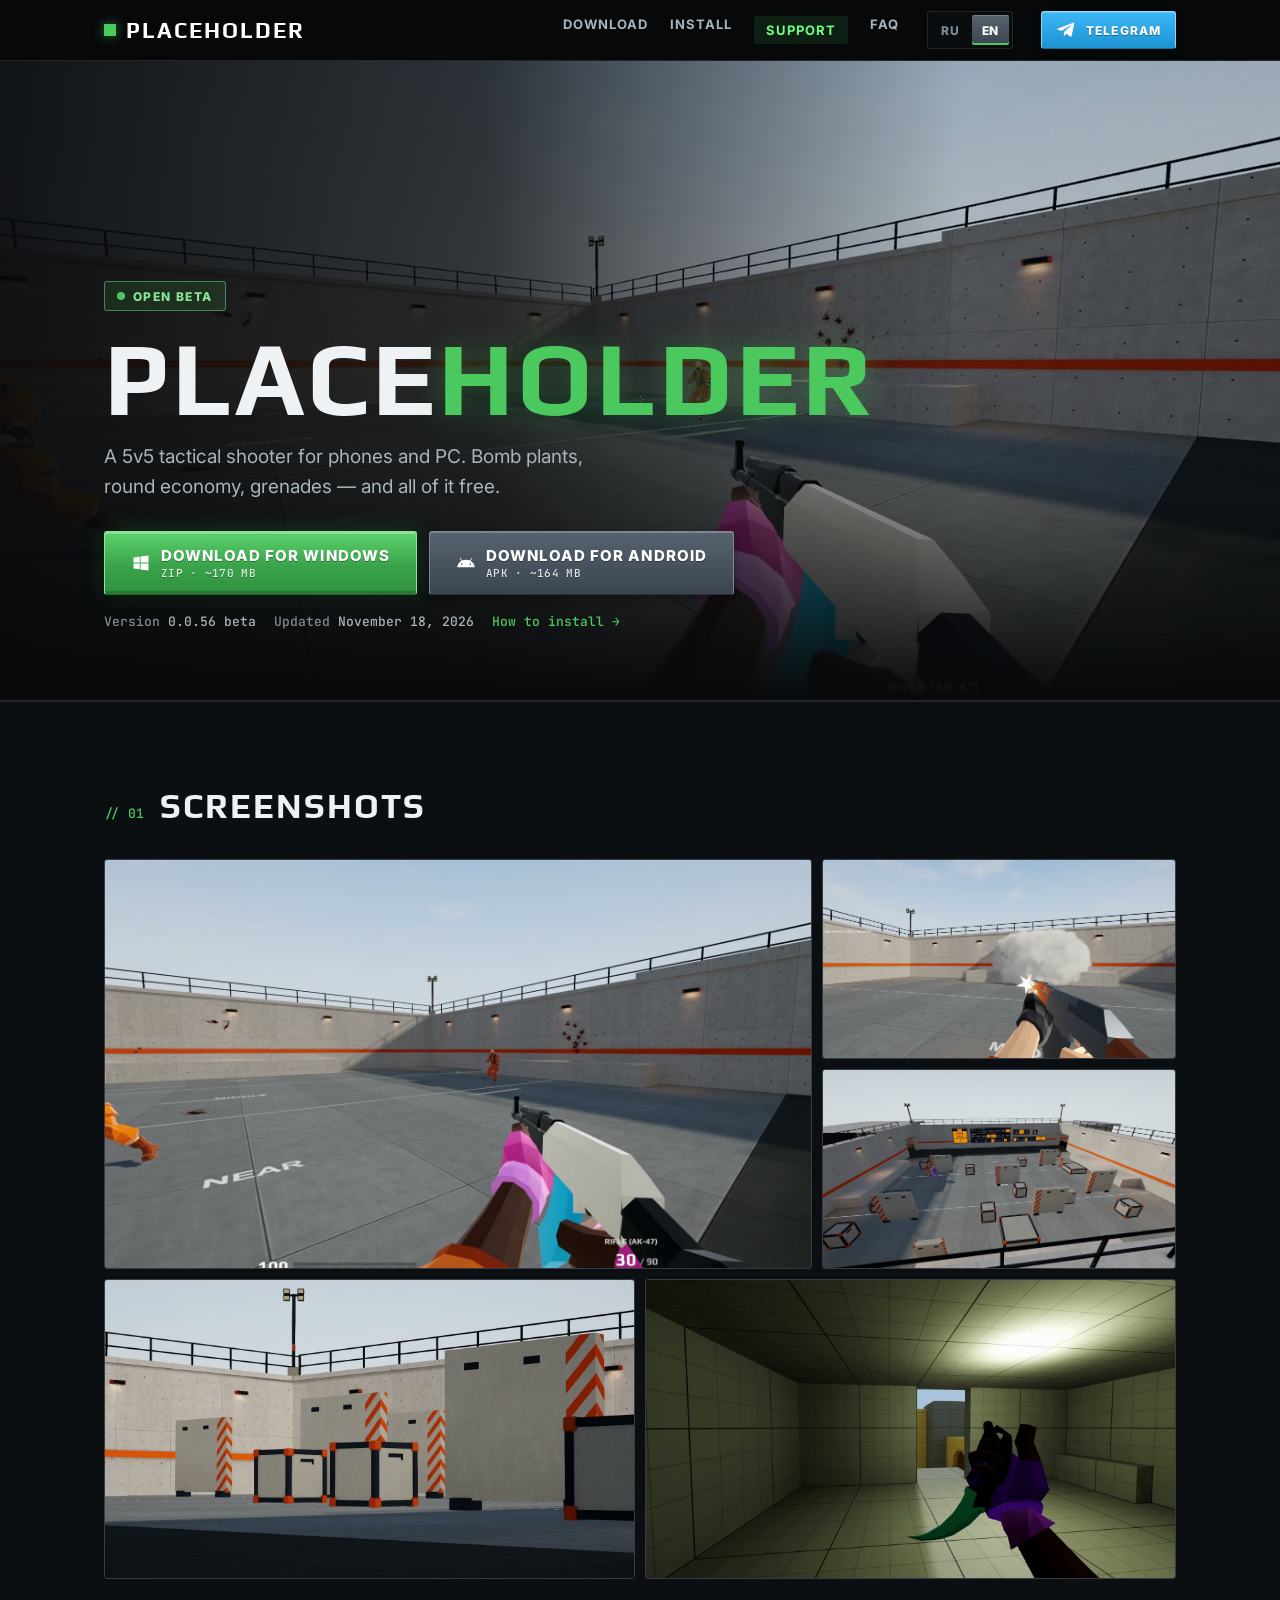
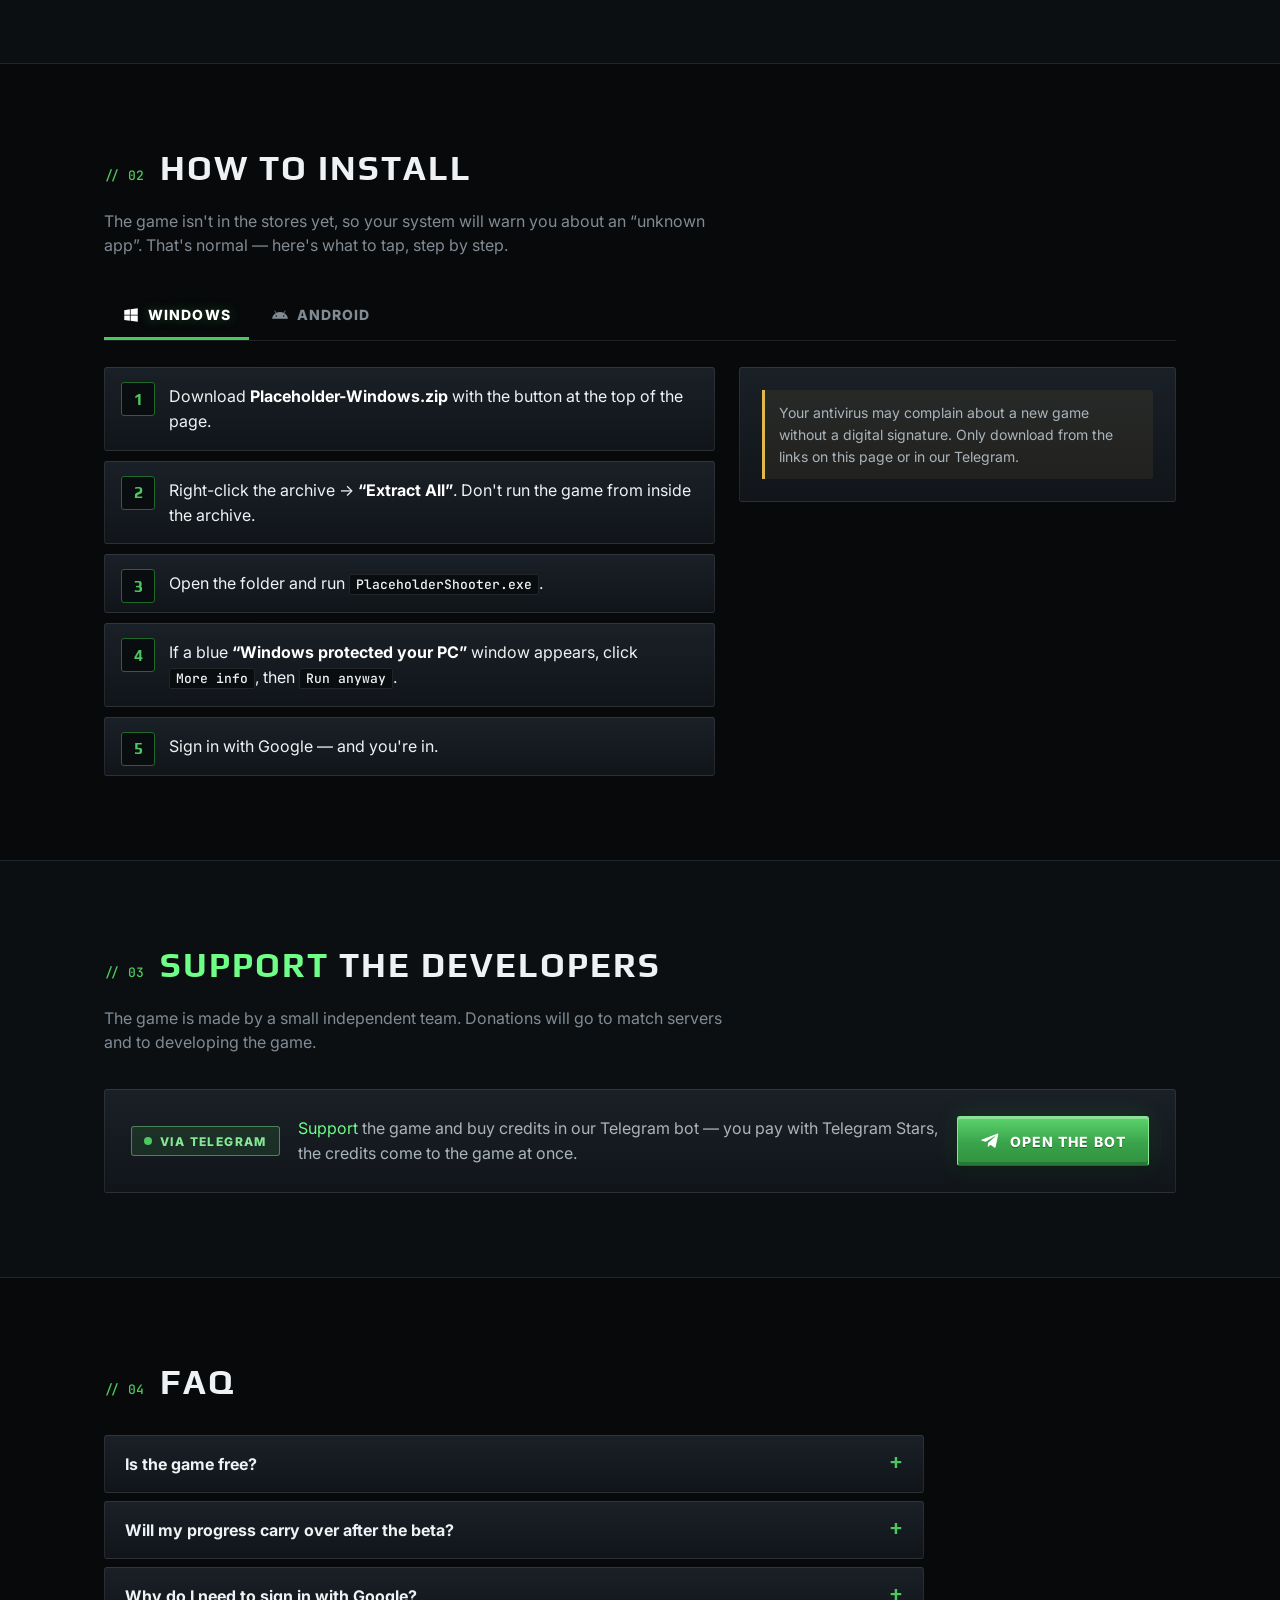
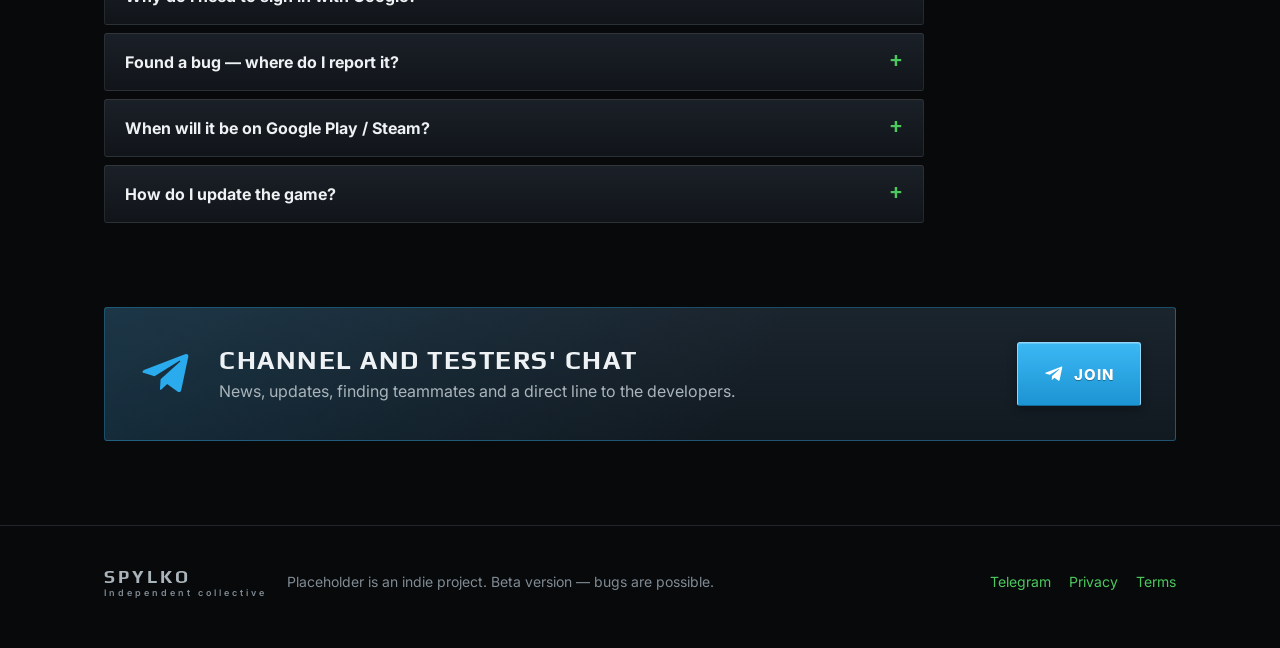
==== index.html @ 4b8c2fdf "Сайт беты: «Поддержать» — ярко-зелёное свечение и ссылка на бота доната @placeholder_donate_bot" ====
<!doctype html>
<html lang="ru">
<head>
<meta charset="utf-8">
<meta name="viewport" content="width=device-width, initial-scale=1">
<title>Placeholder — открытый бета-тест</title>
<meta name="description" content="Placeholder — тактический шутер 5×5 для телефона и ПК. Открытый бета-тест: скачай для Windows или Android.">
<meta property="og:title" content="Placeholder — открытый бета-тест">
<meta property="og:description" content="Тактический шутер 5×5 для телефона и ПК. Скачай бету бесплатно.">
<meta property="og:image" content="https://sprivolk.github.io/img/hero.jpg">
<meta property="og:url" content="https://sprivolk.github.io/">
<meta name="twitter:card" content="summary_large_image">
<meta name="theme-color" content="#07090b">
<link rel="preconnect" href="https://fonts.googleapis.com">
<link rel="preconnect" href="https://fonts.gstatic.com" crossorigin>
<link rel="stylesheet" href="https://fonts.googleapis.com/css2?family=Inter:wght@400;500;600;700;800&family=Play:wght@700&family=JetBrains+Mono:wght@400;500&display=swap">
<style>
/* Same tokens as the game's UI kit (Docs/MobileUi/kit.css): dark steel, green accent, square 3 px corners. */
:root {
  color-scheme: dark;
  --bg-000:#07090b; --bg-100:#0c0f12; --bg-200:#12161a; --bg-300:#191e23; --bg-400:#222930;
  --line-100:#1f252b; --line-200:#343d46; --line-300:#5a6773;
  --text-100:#eef2f4; --text-200:#aab4bb; --text-300:#808b94;
  --accent-500:#3aa34a; --accent-text:#4cc95e; --accent-line:#86e894; --accent-base:#1f6a2b;
  --warning-500:#e0b84c; --news-500:#4a90d9; --tg:#2aabee; --mono-yellow:#ffd23f; --ton:#0098ea;
  --radius:3px;
  --fill-steel:linear-gradient(180deg,#56626e,#3b4550); --edge-steel:#7c8995;
  --fill-green:linear-gradient(180deg,#5cd36d 0%,#3aa34a 55%,#2f9140 100%);
  --panel:linear-gradient(180deg,#1a2027,#11151a); --panel-edge:rgba(255,255,255,.08); --panel-top:rgba(255,255,255,.14);
  --well:#0a0d10; --well-edge:rgba(255,255,255,.10);
  --font-text:"Inter",system-ui,sans-serif; --font-display:"Play","Inter",sans-serif; --font-mono:"JetBrains Mono",ui-monospace,monospace;
  --wrap:1120px;
}
* { box-sizing:border-box; }
html { scroll-behavior:smooth; }
body { margin:0; background:var(--bg-000); color:var(--text-100); font:400 16px/1.55 var(--font-text); -webkit-font-smoothing:antialiased; }
a { color:var(--accent-text); text-decoration:none; }
a:hover { text-decoration:underline; }
img { display:block; max-width:100%; }
.wrap { max-width:var(--wrap); margin:0 auto; padding:0 24px; }
.display { font-family:var(--font-display); font-weight:700; letter-spacing:1.5px; text-transform:uppercase; }
.mono { font-family:var(--font-mono); }
.muted { color:var(--text-300); }

/* ---------- Buttons (game look) ---------- */
.btn { height:50px; padding:0 22px; display:inline-flex; align-items:center; justify-content:center; gap:10px;
  font:800 14px var(--font-text); letter-spacing:1.1px; text-transform:uppercase; color:#fff; cursor:pointer; white-space:nowrap;
  background:var(--fill-steel); border:1px solid var(--edge-steel); border-bottom-color:#2a3138; border-radius:var(--radius);
  box-shadow:inset 0 1px 0 rgba(255,255,255,.22), 0 3px 8px rgba(0,0,0,.35); text-shadow:0 1px 0 rgba(0,0,0,.35);
  transition:transform .08s ease-out, filter .1s; user-select:none; text-decoration:none !important; }
.btn:hover { filter:brightness(1.12); }
.btn:active { transform:translateY(1px) scale(.97); filter:brightness(.9); }
.btn svg { width:20px; height:20px; flex:none; }
.btn--primary { background:var(--fill-green); border-color:var(--accent-line); border-bottom-color:var(--accent-base);
  box-shadow:inset 0 2px 0 rgba(255,255,255,.3), inset 0 -3px 0 rgba(0,0,0,.18), 0 4px 14px rgba(0,0,0,.45), 0 0 22px rgba(76,201,94,.22); }
.btn.is-soon { opacity:.5; cursor:default; filter:grayscale(.6); pointer-events:none; }
.btn--ghost { background:rgba(255,255,255,.03); border:1.5px solid rgba(255,255,255,.4); box-shadow:none; }
.btn--tg { background:linear-gradient(180deg,#3cb8f5,#1d93d2); border-color:#8fd6fb; border-bottom-color:#126a99; }
.btn--sm { height:38px; padding:0 14px; font-size:12px; }
.btn--big { height:64px; padding:0 26px; font-size:15px; }
.btn--big .sub { display:block; font:500 11px var(--font-mono); letter-spacing:.3px; text-transform:none; opacity:.85; margin-top:1px; }
.btn--big .lbl { display:flex; flex-direction:column; align-items:flex-start; line-height:1.2; }

/* ---------- Top bar ---------- */
.top { position:sticky; top:0; z-index:20; background:rgba(7,9,11,.86); backdrop-filter:blur(8px); border-bottom:1px solid var(--line-100); }
.top .wrap { height:60px; display:flex; align-items:center; gap:28px; }
.logo { font:700 22px var(--font-display); letter-spacing:2px; color:#fff; text-transform:uppercase; display:flex; align-items:center; gap:10px; }
.logo i { width:12px; height:12px; background:var(--accent-text); box-shadow:0 0 12px rgba(76,201,94,.6); display:block; }
.lang { display:inline-flex; gap:2px; padding:3px; background:var(--well); border:1px solid var(--well-edge); border-radius:var(--radius); }
.lang button { height:30px; padding:0 10px; background:none; border:0; border-radius:2px; cursor:pointer; color:var(--text-300); font:800 12px var(--font-text); letter-spacing:.8px; }
.lang button:hover { color:#fff; }
.lang button.is-on { color:#fff; background:var(--fill-steel); box-shadow:inset 0 1px 0 rgba(255,255,255,.2), inset 0 -2px 0 var(--accent-text); }
.nav { display:flex; gap:22px; margin-left:auto; }
.nav a { color:var(--text-200); font:700 13px var(--font-text); letter-spacing:1px; text-transform:uppercase; }
.nav a:hover { color:#fff; text-decoration:none; }

/* ---------- Hero ---------- */
.hero { position:relative; min-height:640px; display:flex; align-items:flex-end; overflow:hidden; border-bottom:1px solid var(--line-100); }
.hero__bg { position:absolute; inset:0; background:url(img/hero.jpg) center 40%/cover no-repeat; }
.hero__bg::after { content:""; position:absolute; inset:0;
  background:linear-gradient(90deg,rgba(7,9,11,.94) 0%,rgba(7,9,11,.78) 38%,rgba(7,9,11,.15) 75%), linear-gradient(0deg,var(--bg-000) 0%,rgba(7,9,11,0) 40%); }
.hero .wrap { position:relative; width:100%; padding-top:90px; padding-bottom:70px; }
.badge { display:inline-flex; align-items:center; gap:8px; height:30px; padding:0 12px; border-radius:var(--radius);
  background:rgba(76,201,94,.12); border:1px solid rgba(134,232,148,.45); color:var(--accent-line); font:800 12px var(--font-text); letter-spacing:1.4px; text-transform:uppercase; }
.badge .pulse { width:8px; height:8px; border-radius:4px; background:var(--accent-text); animation:pulse 1.6s ease-in-out infinite; }
@keyframes pulse { 0%,100%{ box-shadow:0 0 0 0 rgba(76,201,94,.6);} 50%{ box-shadow:0 0 0 6px rgba(76,201,94,0);} }
.hero h1 { margin:18px 0 6px; font:700 clamp(48px,9vw,104px)/0.95 var(--font-display); letter-spacing:3px; text-transform:uppercase; }
.hero h1 span { color:var(--accent-text); text-shadow:0 0 30px rgba(76,201,94,.35); }
.hero .lead { max-width:520px; font-size:19px; color:var(--text-200); margin:14px 0 30px; }
.cta { display:flex; flex-wrap:wrap; gap:12px; }
.ver { margin-top:18px; font:500 13px var(--font-mono); color:var(--text-300); display:flex; flex-wrap:wrap; gap:6px 18px; }
.ver b { color:var(--text-200); font-weight:500; }
.ios-note { display:none; margin-top:14px; font-size:14px; color:var(--warning-500); }

/* ---------- Sections ---------- */
section { padding:84px 0; }
.sec-head { display:flex; align-items:baseline; gap:16px; margin-bottom:34px; flex-wrap:wrap; }
.sec-head h2 { margin:0; font:700 34px var(--font-display); letter-spacing:2px; text-transform:uppercase; }
.sec-head .tag { font:500 13px var(--font-mono); color:var(--accent-text); }
.sec-head p { flex:0 0 100%; margin:6px 0 0; color:var(--text-300); padding-right:calc(100% - 640px); }
[id] { scroll-margin-top:64px; }
.alt { background:var(--bg-100); border-top:1px solid var(--line-100); border-bottom:1px solid var(--line-100); }

.panel { background:var(--panel); border:1px solid var(--panel-edge); border-top-color:var(--panel-top); border-radius:var(--radius); }

/* Gallery */
.gallery { display:grid; grid-template-columns:2fr 1fr; grid-template-rows:1fr 1fr; gap:10px; }
.gallery figure, .gallery-row figure { margin:0; position:relative; overflow:hidden; border-radius:var(--radius); border:1px solid var(--line-200); background:var(--bg-200); cursor:zoom-in; }
.gallery figure:first-child { grid-row:span 2; }
.gallery img, .gallery-row img { width:100%; height:100%; object-fit:cover; transition:transform .3s; aspect-ratio:16/9; }
.gallery figure:hover img, .gallery-row figure:hover img { transform:scale(1.03); }
.gallery-row { display:grid; grid-template-columns:1fr 1fr; gap:10px; margin-top:10px; }
.lightbox { position:fixed; inset:0; z-index:50; background:rgba(0,0,0,.9); display:none; align-items:center; justify-content:center; padding:24px; cursor:zoom-out; }
.lightbox.is-open { display:flex; }
.lightbox img { max-height:92vh; border-radius:var(--radius); }

/* Install */
.tabs { display:flex; gap:4px; border-bottom:1px solid rgba(255,255,255,.1); margin-bottom:26px; }
.tab { height:48px; padding:0 18px; background:none; border:0; border-bottom:3px solid transparent; cursor:pointer; color:var(--text-300);
  font:800 14px var(--font-text); letter-spacing:1.1px; text-transform:uppercase; display:flex; align-items:center; gap:8px; }
.tab svg { width:18px; height:18px; }
.tab:hover { color:#fff; }
.tab.is-active { color:#fff; border-bottom-color:var(--accent-text); text-shadow:0 0 12px rgba(76,201,94,.35); }
.pane { display:none; }
.pane.is-active { display:grid; grid-template-columns:1.4fr 1fr; gap:24px; align-items:start; }
.steps { counter-reset:s; list-style:none; margin:0; padding:0; display:flex; flex-direction:column; gap:10px; }
.steps li { counter-increment:s; position:relative; padding:16px 18px 16px 64px; }
.steps li::before { content:counter(s); position:absolute; left:16px; top:14px; width:32px; height:32px; display:flex; align-items:center; justify-content:center;
  font:700 16px var(--font-display); background:var(--well); border:1px solid var(--accent-base); color:var(--accent-text); border-radius:var(--radius); }
.steps b { color:#fff; }
.steps .k { font:500 13px var(--font-mono); background:var(--well); border:1px solid var(--well-edge); padding:1px 6px; border-radius:2px; color:var(--text-100); white-space:nowrap; }
.side { padding:22px; }
.side h4 { margin:0 0 12px; font:800 13px var(--font-text); letter-spacing:1.2px; text-transform:uppercase; color:var(--text-200); }
.warn { padding:12px 14px; border-left:3px solid var(--warning-500); background:rgba(224,184,76,.07); font-size:14px; color:var(--text-200); border-radius:0 var(--radius) var(--radius) 0; }

/* Support (payments not ready yet) */
.soon { padding:26px; display:flex; gap:18px; align-items:center; flex-wrap:wrap; }
.soon p { margin:0; flex:1; min-width:220px; color:var(--text-200); }
/* «Поддержать»: bright green that glows and breathes, so players notice it (the author, 2026-11-21). */
@keyframes supportGlow {
  0%, 100% { text-shadow:0 0 6px rgba(92,255,120,.55), 0 0 14px rgba(76,201,94,.35); }
  50% { text-shadow:0 0 10px rgba(92,255,120,.95), 0 0 24px rgba(76,201,94,.7), 0 0 40px rgba(76,201,94,.35); }
}
@keyframes supportPill {
  0%, 100% { box-shadow:0 0 0 1px rgba(134,232,148,.55), 0 0 10px rgba(76,201,94,.35); }
  50% { box-shadow:0 0 0 1px rgba(134,232,148,.95), 0 0 22px rgba(76,201,94,.75); }
}
.accent { color:#6dff86; animation:supportGlow 2.2s ease-in-out infinite; }
.nav a.nav-accent { color:#6dff86; padding:6px 12px; border-radius:var(--radius); background:rgba(76,201,94,.12);
  animation:supportGlow 2.2s ease-in-out infinite, supportPill 2.2s ease-in-out infinite; }
.nav a.nav-accent:hover { color:#fff; background:rgba(76,201,94,.22); text-decoration:none; }
#support .btn--primary { animation:supportPill 2.2s ease-in-out infinite; }
@media (prefers-reduced-motion: reduce) {
  .accent, .nav a.nav-accent, #support .btn--primary { animation:none; text-shadow:0 0 10px rgba(92,255,120,.8); }
}
.badge--wait { background:rgba(224,184,76,.1); border-color:rgba(224,184,76,.5); color:var(--warning-500); }
.badge--wait .pulse { background:var(--warning-500); animation:none; }

/* FAQ */
.faq { display:flex; flex-direction:column; gap:8px; max-width:820px; }
.faq details { padding:0; }
.faq summary { list-style:none; cursor:pointer; padding:18px 52px 18px 20px; position:relative; font:700 16px var(--font-text); }
.faq summary::-webkit-details-marker { display:none; }
.faq summary::after { content:"+"; position:absolute; right:20px; top:12px; font:700 24px var(--font-display); color:var(--accent-text); }
.faq details[open] summary::after { content:"−"; }
.faq details p { margin:0; padding:0 20px 18px; color:var(--text-200); }

/* Telegram band */
.tgband { padding:34px; display:flex; gap:26px; align-items:center; flex-wrap:wrap;
  background:linear-gradient(120deg,rgba(42,171,238,.16),rgba(42,171,238,.03) 60%), var(--panel); border-color:rgba(42,171,238,.35); }
.tgband h3 { margin:0 0 4px; font:700 26px var(--font-display); letter-spacing:1.5px; text-transform:uppercase; }
.tgband p { margin:0; color:var(--text-200); }
.tgband > div { flex:1; min-width:240px; }

footer { padding:40px 0 50px; border-top:1px solid var(--line-100); color:var(--text-300); font-size:14px; }
footer .wrap { display:flex; gap:20px; flex-wrap:wrap; align-items:center; }
footer .studio { font:700 18px var(--font-display); letter-spacing:3px; color:var(--text-200); }
footer .studio small { display:block; font:600 9px var(--font-text); letter-spacing:3px; color:var(--text-300); }
footer .links { margin-left:auto; display:flex; gap:18px; flex-wrap:wrap; }


/* ---------- Phone ---------- */
@media (max-width:900px) {
  .pane.is-active { grid-template-columns:1fr; }
}
@media (max-width:640px) {
  .wrap { padding:0 16px; }
  .nav { display:none; }
  .top .wrap { gap:12px; }
  .lang { margin-left:auto; }
  .top .btn .tg-text { display:none; }
  .top .btn { padding:0 11px; }
  .logo { font-size:19px; letter-spacing:1.5px; }
  .hero h1 { font-size:clamp(36px,11.2vw,60px); letter-spacing:1px; }
  .hero { min-height:0; }
  .hero__bg { background-position:62% center; }
  .hero__bg::after { background:linear-gradient(0deg,var(--bg-000) 8%,rgba(7,9,11,.82) 55%,rgba(7,9,11,.45) 100%); }
  .hero .wrap { padding-top:150px; padding-bottom:44px; }
  .hero .lead { font-size:17px; }
  .cta .btn { width:100%; justify-content:flex-start; }
  section { padding:60px 0; }
  .sec-head h2 { font-size:28px; }
  .gallery { grid-template-columns:1fr; grid-template-rows:auto; }
  .gallery figure:first-child { grid-row:auto; }
  .gallery-row { grid-template-columns:1fr; }
  .tab { padding:0 12px; font-size:13px; }
  .steps li { padding:14px 14px 14px 58px; }
  .tgband { padding:24px; }
  .tgband .btn { width:100%; }
  footer .links { margin-left:0; }
}
</style>
</head>
<body>

<!-- Icons -->
<svg width="0" height="0" style="position:absolute" aria-hidden="true">
  <symbol id="i-win" viewBox="0 0 24 24"><path fill="currentColor" d="M3 5.5 10.5 4.4v7.1H3zm8.5-1.2L21 3v8.5h-9.5zM3 12.5h7.5v7.1L3 18.5zm8.5 0H21V21l-9.5-1.3z"/></symbol>
  <symbol id="i-android" viewBox="0 0 24 24"><path fill="currentColor" d="M17.6 9.5 19.4 6.4a.4.4 0 0 0-.7-.4l-1.8 3.1A11 11 0 0 0 12 8a11 11 0 0 0-4.9 1.1L5.3 6a.4.4 0 0 0-.7.4l1.8 3.1A9.6 9.6 0 0 0 1.5 17h21a9.6 9.6 0 0 0-4.9-7.5zM7 14.3a1 1 0 1 1 0-2 1 1 0 0 1 0 2zm10 0a1 1 0 1 1 0-2 1 1 0 0 1 0 2z"/></symbol>
  <symbol id="i-tg" viewBox="0 0 24 24"><path fill="currentColor" d="M21.9 4.3 18.8 19c-.2 1-.8 1.3-1.7.8l-4.6-3.4-2.2 2.1c-.3.3-.5.5-1 .5l.3-4.7 8.6-7.8c.4-.3-.1-.5-.6-.2L6.9 13 2.3 11.6c-1-.3-1-1 .2-1.5l18-6.9c.8-.3 1.6.2 1.4 1.1z"/></symbol>
  <symbol id="i-copy" viewBox="0 0 24 24"><path fill="none" stroke="currentColor" stroke-width="2" d="M8 8h12v12H8zM4 16V4h12"/></symbol>
  <symbol id="i-heart" viewBox="0 0 24 24"><path fill="currentColor" d="M12 21s-7.5-4.6-9.6-9.4C.9 8.1 3.2 4.5 6.8 4.5c2.1 0 3.5 1.1 4.2 2.3h2c.7-1.2 2.1-2.3 4.2-2.3 3.6 0 5.9 3.6 4.4 7.1C19.5 16.4 12 21 12 21z"/></symbol>
</svg>

<header class="top">
  <div class="wrap">
    <a class="logo" href="#"><i></i>Placeholder</a>
    <nav class="nav">
      <a href="#download" data-i18n="nav.download">Скачать</a>
      <a href="#install" data-i18n="nav.install">Установка</a>
      <a href="#support" class="nav-accent" data-i18n="nav.support">Поддержать</a>
      <a href="#faq" data-i18n="nav.faq">Вопросы</a>
    </nav>
    <div class="lang" role="group" aria-label="Language"><button data-lang="ru">RU</button><button data-lang="en">EN</button></div>
    <a class="btn btn--tg btn--sm" data-link="telegram" href="#"><svg><use href="#i-tg"/></svg><span class="tg-text" data-i18n="tg">Телеграм</span></a>
  </div>
</header>

<!-- ===== Hero ===== -->
<div class="hero" id="download">
  <div class="hero__bg"></div>
  <div class="wrap">
    <span class="badge"><span class="pulse"></span><span data-i18n="badge">Открытый бета-тест</span></span>
    <h1>Place<span>holder</span></h1>
    <p class="lead" data-i18n="lead">Тактический шутер 5×5 для телефона и ПК. Закладка бомбы, экономика раундов, гранаты — и всё это бесплатно.</p>
    <div class="cta" id="cta">
      <a class="btn btn--primary btn--big" data-link="windows" data-platform="windows" href="#">
        <svg><use href="#i-win"/></svg>
        <span class="lbl"><span data-i18n="dl.win">Скачать для Windows</span><span class="sub" data-size="windows">ZIP · — МБ</span></span>
      </a>
      <a class="btn btn--big" data-link="android" data-platform="android" href="#">
        <svg><use href="#i-android"/></svg>
        <span class="lbl"><span data-i18n="dl.android">Скачать для Android</span><span class="sub" data-size="android">APK · — МБ</span></span>
      </a>
    </div>
    <div class="ios-note" data-i18n="ios">На iPhone игры пока нет — следи за новостями в Телеграме.</div>
    <div class="ver"><span><span data-i18n="ver">Версия</span> <b data-field="version">—</b></span><span><span data-i18n="updated">Обновлено</span> <b data-date>—</b></span><a href="#install" data-i18n="howto">Как установить →</a></div>
  </div>
</div>

<!-- ===== Gallery ===== -->
<section class="alt">
  <div class="wrap">
    <div class="sec-head"><span class="tag">// 01</span><h2 data-i18n="h.shots">Скриншоты</h2></div>
    <div class="gallery">
      <figure><img src="img/hero.jpg" data-i18n-alt="alt1" alt="Стрельба на тренировочной карте" loading="lazy"></figure>
      <figure><img src="img/smoke.jpg" data-i18n-alt="alt2" alt="Дымовая граната" loading="lazy"></figure>
      <figure><img src="img/arena.jpg" data-i18n-alt="alt3" alt="Тренировочная арена сверху" loading="lazy"></figure>
    </div>
    <div class="gallery-row">
      <figure><img src="img/props.jpg" data-i18n-alt="alt4" alt="Укрытия" loading="lazy"></figure>
      <figure><img src="img/room.jpg" data-i18n-alt="alt5" alt="Нож в коридоре" loading="lazy"></figure>
    </div>
  </div>
</section>

<!-- ===== Install ===== -->
<section id="install">
  <div class="wrap">
    <div class="sec-head"><span class="tag">// 02</span><h2 data-i18n="h.install">Как установить</h2>
      <p data-i18n="install.lead">Игры пока нет в магазинах, поэтому система предупредит о «неизвестном приложении». Это нормально — ниже по шагам, что нажать.</p></div>
    <div class="tabs" role="tablist">
      <button class="tab" data-tab="windows"><svg><use href="#i-win"/></svg>Windows</button>
      <button class="tab" data-tab="android"><svg><use href="#i-android"/></svg>Android</button>
    </div>

    <div class="pane" data-pane="windows">
      <ol class="steps">
        <li class="panel" data-i18n="step1">Скачай архив <b>Placeholder-Windows.zip</b> кнопкой вверху страницы.</li>
        <li class="panel" data-i18n="step2">Нажми на архив правой кнопкой → <b>«Извлечь всё»</b>. Не запускай игру прямо из архива.</li>
        <li class="panel" data-i18n="step3">Открой папку и запусти <span class="k">PlaceholderShooter.exe</span>.</li>
        <li class="panel" data-i18n="step4">Если появилось синее окно <b>«Windows защитил ваш компьютер»</b> — нажми <span class="k">Подробнее</span>, затем <span class="k">Выполнить в любом случае</span>.</li>
        <li class="panel" data-i18n="step5">Войди через Google — и в бой.</li>
      </ol>
      <div class="panel side">
        <div class="warn" data-i18n="warn1">Антивирус может ругаться на новую игру без цифровой подписи. Скачивай только по ссылкам с этой страницы или из нашего Телеграма.</div>
      </div>
    </div>

    <div class="pane" data-pane="android">
      <ol class="steps">
        <li class="panel" data-i18n="step6">Скачай файл <b>Placeholder.apk</b> кнопкой вверху страницы (или из закрепа в Телеграме).</li>
        <li class="panel" data-i18n="step7">Открой скачанный файл. Телефон спросит разрешение — нажми <span class="k">Настройки</span> и включи <b>«Разрешить из этого источника»</b>.</li>
        <li class="panel" data-i18n="step8">Вернись назад и нажми <span class="k">Установить</span>.</li>
        <li class="panel" data-i18n="step9">Если Play Защита предупредит о неизвестном приложении — <span class="k">Подробнее</span> → <span class="k">Всё равно установить</span>.</li>
        <li class="panel" data-i18n="step10">Для обновления просто поставь новый APK поверх старого — прогресс хранится на сервере.</li>
      </ol>
      <div class="panel side">
        <div class="warn" data-i18n="warn2">На Xiaomi (MIUI / HyperOS) может понадобиться ещё раз подтвердить установку в отдельном окне.</div>
      </div>
    </div>
  </div>
</section>

<!-- ===== Support ===== -->
<section class="alt" id="support">
  <div class="wrap">
    <div class="sec-head"><span class="tag">// 03</span><h2 data-i18n="h.support"><span class="accent">Поддержать</span> автора</h2>
      <p data-i18n="support.lead">Игру делает маленькая независимая команда. Донаты пойдут на сервера для матчей и на развитие игры.</p></div>
    <div class="panel soon">
      <span class="badge"><span class="pulse"></span><span data-i18n="support.badge">Через Telegram</span></span>
      <p data-i18n="support.text"><span class="accent">Поддержать</span> игру и купить кредиты можно в нашем Telegram-боте — оплата звёздами Telegram, кредиты сразу приходят в игру.</p>
      <a class="btn btn--primary" data-link="bot" href="#"><svg><use href="#i-tg"/></svg><span data-i18n="support.bot">Открыть бота</span></a>
    </div>
  </div>
</section>

<!-- ===== FAQ ===== -->
<section id="faq">
  <div class="wrap">
    <div class="sec-head"><span class="tag">// 04</span><h2 data-i18n="h.faq">Вопросы</h2></div>
    <div class="faq">
      <details class="panel"><summary data-i18n="q1">Игра бесплатная?</summary><p data-i18n="a1">Да. Скачать и играть — бесплатно.</p></details>
      <details class="panel"><summary data-i18n="q2">Сохранится ли прогресс после беты?</summary><p data-i18n="a2">Предметы с жёлтым клеймом беты остаются навсегда. Остальное, что выдано на время теста, возможно, будет сброшено к релизу.</p></details>
      <details class="panel"><summary data-i18n="q3">Почему нужен вход через Google?</summary><p data-i18n="a3">Так твой аккаунт, инвентарь и прогресс живут на сервере: можно переставить игру или играть с другого устройства.</p></details>
      <details class="panel"><summary data-i18n="q4">Нашёл баг — куда писать?</summary><p data-i18n="a4">Прямо в игре: кнопка «Сообщить об ошибке» в меню паузы или клавиша <span class="k mono">F7</span> на ПК — автор получит скриншот и лог. Или пиши в чат тестеров в Телеграме.</p></details>
      <details class="panel"><summary data-i18n="q5">Когда выйдет в Google Play / Steam?</summary><p data-i18n="a5">После беты. Все новости — в Телеграм-канале.</p></details>
      <details class="panel"><summary data-i18n="q6">Как обновить игру?</summary><p data-i18n="a6">Когда выйдет новая версия, игра сама скажет «Обновите игру». Скачай свежий файл с этой страницы — ссылки всегда ведут на последнюю версию.</p></details>
    </div>
  </div>
</section>

<!-- ===== Telegram ===== -->
<section style="padding-top:0">
  <div class="wrap">
    <div class="panel tgband">
      <svg width="54" height="54" style="color:var(--tg);flex:none"><use href="#i-tg"/></svg>
      <div><h3 data-i18n="tg.title">Канал и чат тестеров</h3><p data-i18n="tg.text">Новости, обновления, поиск напарников и прямая связь с автором.</p></div>
      <a class="btn btn--tg btn--big" data-link="telegram" href="#"><svg><use href="#i-tg"/></svg><span data-i18n="tg.join">Подписаться</span></a>
    </div>
  </div>
</section>

<footer>
  <div class="wrap">
    <div class="studio">SPYLKO<small>Independent collective</small></div>
    <span data-i18n="footer">Placeholder — инди-проект. Бета-версия, возможны баги.</span>
    <div class="links"><a data-link="telegram" href="#" data-i18n="tg">Телеграм</a><a data-link="privacy" href="privacy.html" data-i18n="privacy">Конфиденциальность</a><a data-link="terms" href="terms.html" data-i18n="terms">Условия</a></div>
  </div>
</footer>

<div class="lightbox" id="lightbox"><img alt=""></div>

<script>
/* ============ EVERYTHING TO EDIT IS HERE ============
   Download links point at GitHub "latest" assets, so they never change between releases:
   upload files with exactly these names to each new release. */
const SITE = {
  version: "0.0.56 beta",
  date: { ru: "18 ноября 2026", en: "November 18, 2026" },
  links: {
    // "" = the button says «Скоро» / "Soon" and is not clickable (no file in the release yet)
    windows:  "https://github.com/sprivolk/placeholder-shooter/releases/latest/download/Placeholder-Windows.zip",
    android:  "https://github.com/sprivolk/placeholder-shooter/releases/latest/download/Placeholder.apk",
    telegram: "https://t.me/placeholder_shooter",
    bot:      "https://t.me/placeholder_donate_bot",
    privacy:  "privacy.html",
    terms:    "terms.html"
  },
  sizes: { windows: ["ZIP", 170], android: ["APK", 164] }   // [type, MB]
};

/* English texts. The Russian ones are the page itself (read from it at load): a Russian edit is made in the HTML,
   an English one here, under the same key. */
const EN = {
  "title": "Placeholder — open beta",
  "description": "Placeholder is a 5v5 tactical shooter for phones and PC. Open beta: download for Windows or Android.",
  "nav.download": "Download", "nav.install": "Install", "nav.support": "Support", "nav.faq": "FAQ",
  "tg": "Telegram",
  "badge": "Open beta",
  "lead": "A 5v5 tactical shooter for phones and PC. Bomb plants, round economy, grenades — and all of it free.",
  "dl.win": "Download for Windows", "dl.android": "Download for Android",
  "soon": "Soon", "mb": "MB",
  "ios": "No iPhone version yet — follow the news in our Telegram.",
  "ver": "Version", "updated": "Updated", "howto": "How to install →",
  "h.shots": "Screenshots", "h.install": "How to install", "h.support": "<span class=\"accent\">Support</span> the developers", "h.faq": "FAQ",
  "install.lead": "The game isn't in the stores yet, so your system will warn you about an “unknown app”. That's normal — here's what to tap, step by step.",
  "step1": "Download <b>Placeholder-Windows.zip</b> with the button at the top of the page.",
  "step2": "Right-click the archive → <b>“Extract All”</b>. Don't run the game from inside the archive.",
  "step3": "Open the folder and run <span class=\"k\">PlaceholderShooter.exe</span>.",
  "step4": "If a blue <b>“Windows protected your PC”</b> window appears, click <span class=\"k\">More info</span>, then <span class=\"k\">Run anyway</span>.",
  "step5": "Sign in with Google — and you're in.",
  "step6": "Download <b>Placeholder.apk</b> with the button at the top of the page (or from the pinned post in Telegram).",
  "step7": "Open the downloaded file. Your phone will ask for permission — tap <span class=\"k\">Settings</span> and turn on <b>“Allow from this source”</b>.",
  "step8": "Go back and tap <span class=\"k\">Install</span>.",
  "step9": "If Play Protect warns about an unknown app — <span class=\"k\">More details</span> → <span class=\"k\">Install anyway</span>.",
  "step10": "To update, just install the new APK over the old one — your progress is kept on the server.",
  "warn1": "Your antivirus may complain about a new game without a digital signature. Only download from the links on this page or in our Telegram.",
  "warn2": "On Xiaomi (MIUI / HyperOS) you may need to confirm the installation once more in a separate window.",
  "support.lead": "The game is made by a small independent team. Donations will go to match servers and to developing the game.",
  "support.badge": "Via Telegram",
  "support.text": "<span class=\"accent\">Support</span> the game and buy credits in our Telegram bot — you pay with Telegram Stars, the credits come to the game at once.",
  "support.bot": "Open the bot",
  "q1": "Is the game free?", "a1": "Yes. Downloading and playing is free.",
  "q2": "Will my progress carry over after the beta?",
  "a2": "Items with the yellow beta stamp stay with you forever. Everything else given out for the test may be reset before release.",
  "q3": "Why do I need to sign in with Google?",
  "a3": "That way your account, inventory and progress live on the server: you can reinstall the game or play from another device.",
  "q4": "Found a bug — where do I report it?",
  "a4": "Right in the game: the “Report a bug” button in the pause menu, or the <span class=\"k mono\">F7</span> key on PC — the developers get a screenshot and a log. Or write in the testers' chat on Telegram.",
  "q5": "When will it be on Google Play / Steam?", "a5": "After the beta. All the news is in our Telegram channel.",
  "q6": "How do I update the game?",
  "a6": "When a new version is out, the game will tell you to update. Download the fresh file from this page — the links always point to the latest version.",
  "tg.title": "Channel and testers' chat", "tg.text": "News, updates, finding teammates and a direct line to the developers.", "tg.join": "Join",
  "footer": "Placeholder is an indie project. Beta version — bugs are possible.",
  "privacy": "Privacy", "terms": "Terms",
  "alt1": "Shooting on the training map", "alt2": "Smoke grenade", "alt3": "Training arena from above", "alt4": "Cover", "alt5": "Knife in a corridor"
};
const RU_EXTRA = { "soon": "Скоро", "mb": "МБ" };
/* ==================================================== */

// Russian texts = what the page has now.
const RU = Object.assign({ title: document.title, description: document.querySelector('meta[name="description"]').content }, RU_EXTRA);
document.querySelectorAll("[data-i18n]").forEach(e => { if (!(e.dataset.i18n in RU)) RU[e.dataset.i18n] = e.innerHTML; });
document.querySelectorAll("[data-i18n-alt]").forEach(e => { if (!(e.dataset.i18nAlt in RU)) RU[e.dataset.i18nAlt] = e.alt; });

document.querySelectorAll("[data-field]").forEach(e => { if (typeof SITE[e.dataset.field] === "string") e.textContent = SITE[e.dataset.field]; });
document.querySelectorAll("[data-link]").forEach(a => {
  const url = SITE.links[a.dataset.link];
  if (url) { a.href = url; if (/^https?:/.test(url) && !/github\.com/.test(url)) { a.target = "_blank"; a.rel = "noopener"; } }
});

// A platform whose file is not out yet: «Скоро» / "Soon", not clickable.
const cta = document.getElementById("cta");
cta.querySelectorAll("[data-platform]").forEach(b => {
  if (SITE.links[b.dataset.platform]) return;
  b.classList.add("is-soon"); b.classList.remove("btn--primary"); b.removeAttribute("href"); cta.append(b);
});
if (!SITE.links.windows) cta.querySelector('[data-platform="android"]').classList.add("btn--primary");

// Language: the visitor's own choice, else ?lang=, else the browser's (Russian for ru/uk/be/kk, English otherwise).
function pickLang() {
  try { const saved = localStorage.getItem("lang"); if (saved === "ru" || saved === "en") return saved; } catch (e) {}
  const q = new URLSearchParams(location.search).get("lang"); if (q === "ru" || q === "en") return q;
  const langs = navigator.languages && navigator.languages.length ? navigator.languages : [navigator.language || "en"];
  return langs.some(l => /^(ru|uk|be|kk)\b/i.test(l)) ? "ru" : "en";
}
function setLang(lang, remember) {
  const T = lang === "en" ? EN : RU;
  const t = k => (k in T ? T[k] : RU[k]);
  document.documentElement.lang = lang;
  document.title = t("title");
  document.querySelector('meta[name="description"]').content = t("description");
  document.querySelectorAll("[data-i18n]").forEach(e => e.innerHTML = t(e.dataset.i18n));
  document.querySelectorAll("[data-i18n-alt]").forEach(e => e.alt = t(e.dataset.i18nAlt));
  document.querySelectorAll("[data-size]").forEach(e => {
    const platform = e.dataset.size, size = SITE.sizes[platform];
    e.textContent = !SITE.links[platform] ? t("soon") : size ? size[0] + " · ~" + size[1] + " " + t("mb") : "";
  });
  document.querySelectorAll("[data-date]").forEach(e => e.textContent = SITE.date[lang]);
  document.querySelectorAll("[data-lang]").forEach(b => b.classList.toggle("is-on", b.dataset.lang === lang));
  if (remember) { try { localStorage.setItem("lang", lang); } catch (e) {} }
}
document.querySelectorAll("[data-lang]").forEach(b => b.onclick = () => setLang(b.dataset.lang, true));
setLang(pickLang(), false);

// Platform: phone users get the APK button first; iPhone users get a note.
const ua = navigator.userAgent;
const isAndroid = /Android/i.test(ua), isIOS = /iPhone|iPad|iPod/i.test(ua);
if (isAndroid) {
  const apk = cta.querySelector('[data-platform="android"]'), win = cta.querySelector('[data-platform="windows"]');
  apk.classList.add("btn--primary"); win.classList.remove("btn--primary"); cta.prepend(apk);
}
if (isIOS) document.querySelector(".ios-note").style.display = "block";

// Install tabs (opens on the visitor's platform).
function showTab(name) {
  document.querySelectorAll(".tab").forEach(t => t.classList.toggle("is-active", t.dataset.tab === name));
  document.querySelectorAll(".pane").forEach(p => p.classList.toggle("is-active", p.dataset.pane === name));
}
document.querySelectorAll(".tab").forEach(t => t.onclick = () => showTab(t.dataset.tab));
showTab(isAndroid ? "android" : "windows");

// Screenshot lightbox.
const lb = document.getElementById("lightbox");
document.querySelectorAll("figure img").forEach(img => img.parentElement.onclick = () => { lb.firstElementChild.src = img.src; lb.classList.add("is-open"); });
lb.onclick = () => lb.classList.remove("is-open");
</script>
</body>
</html>
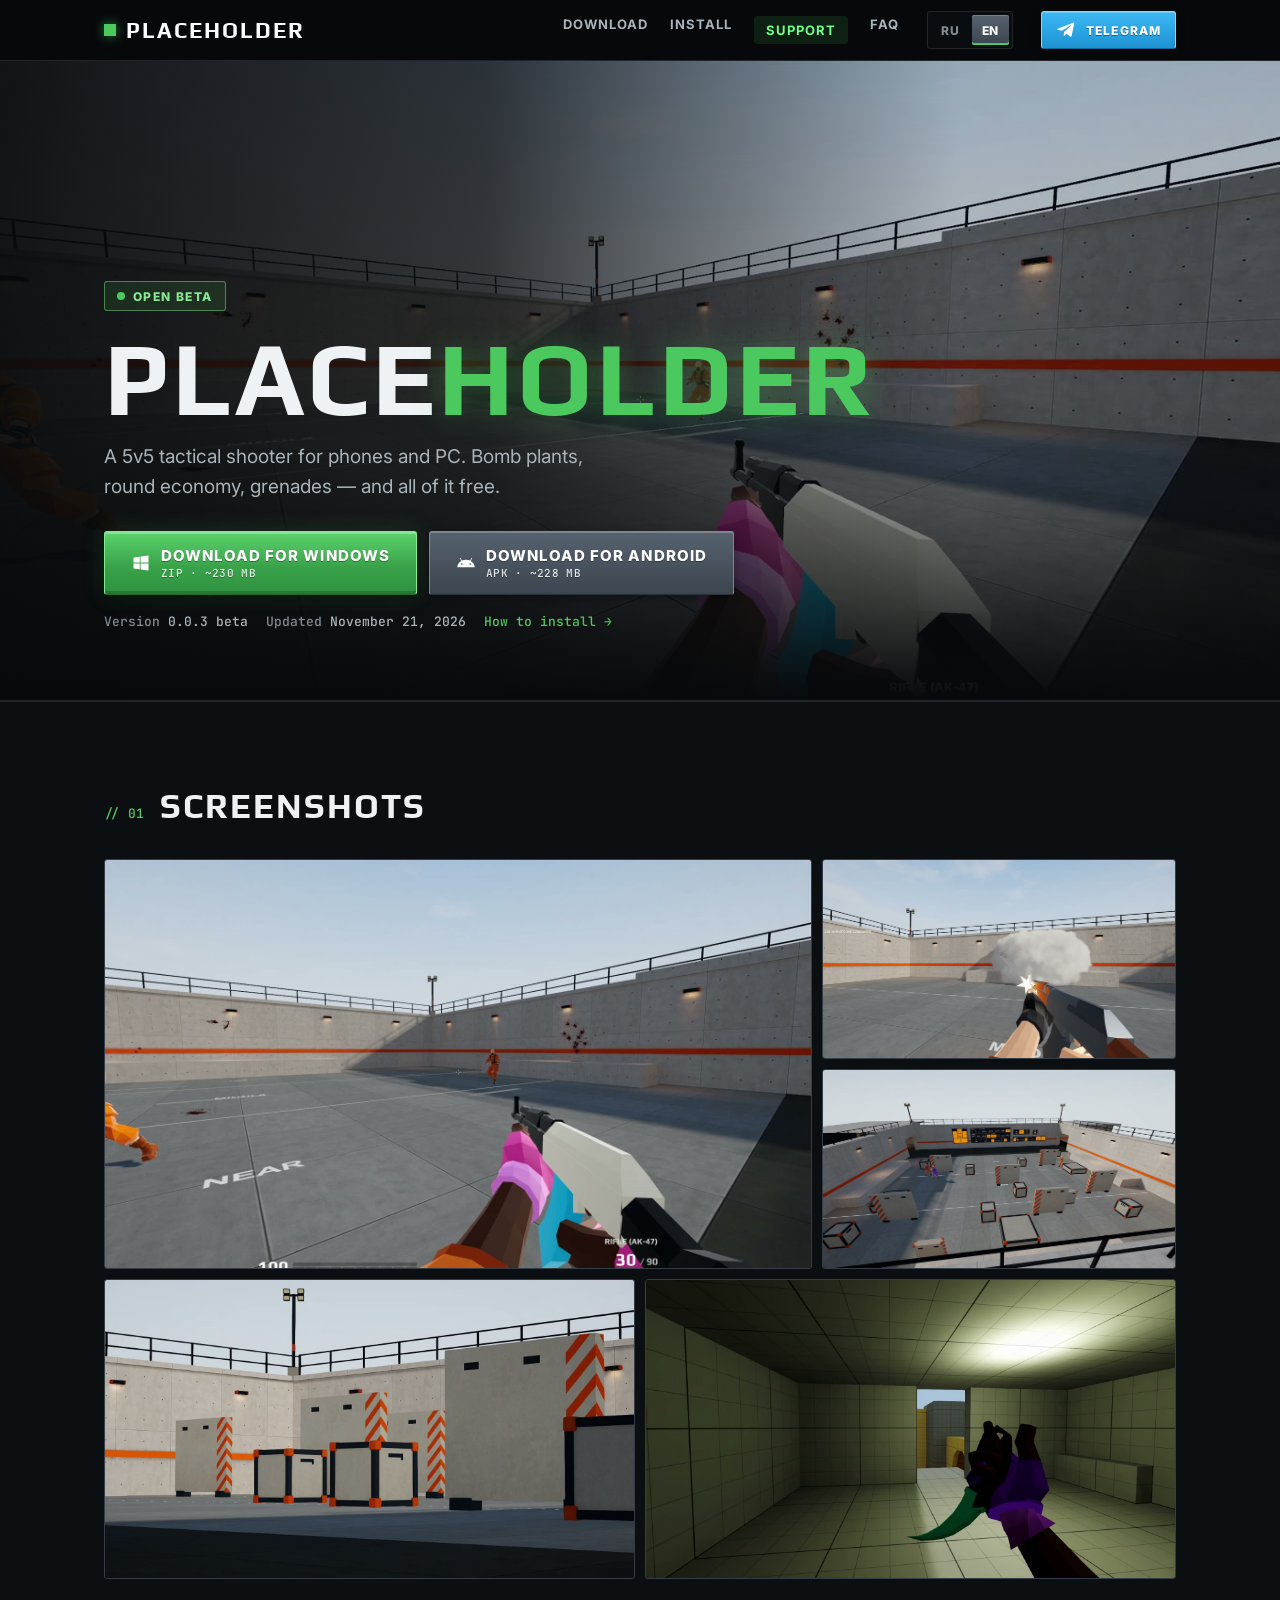
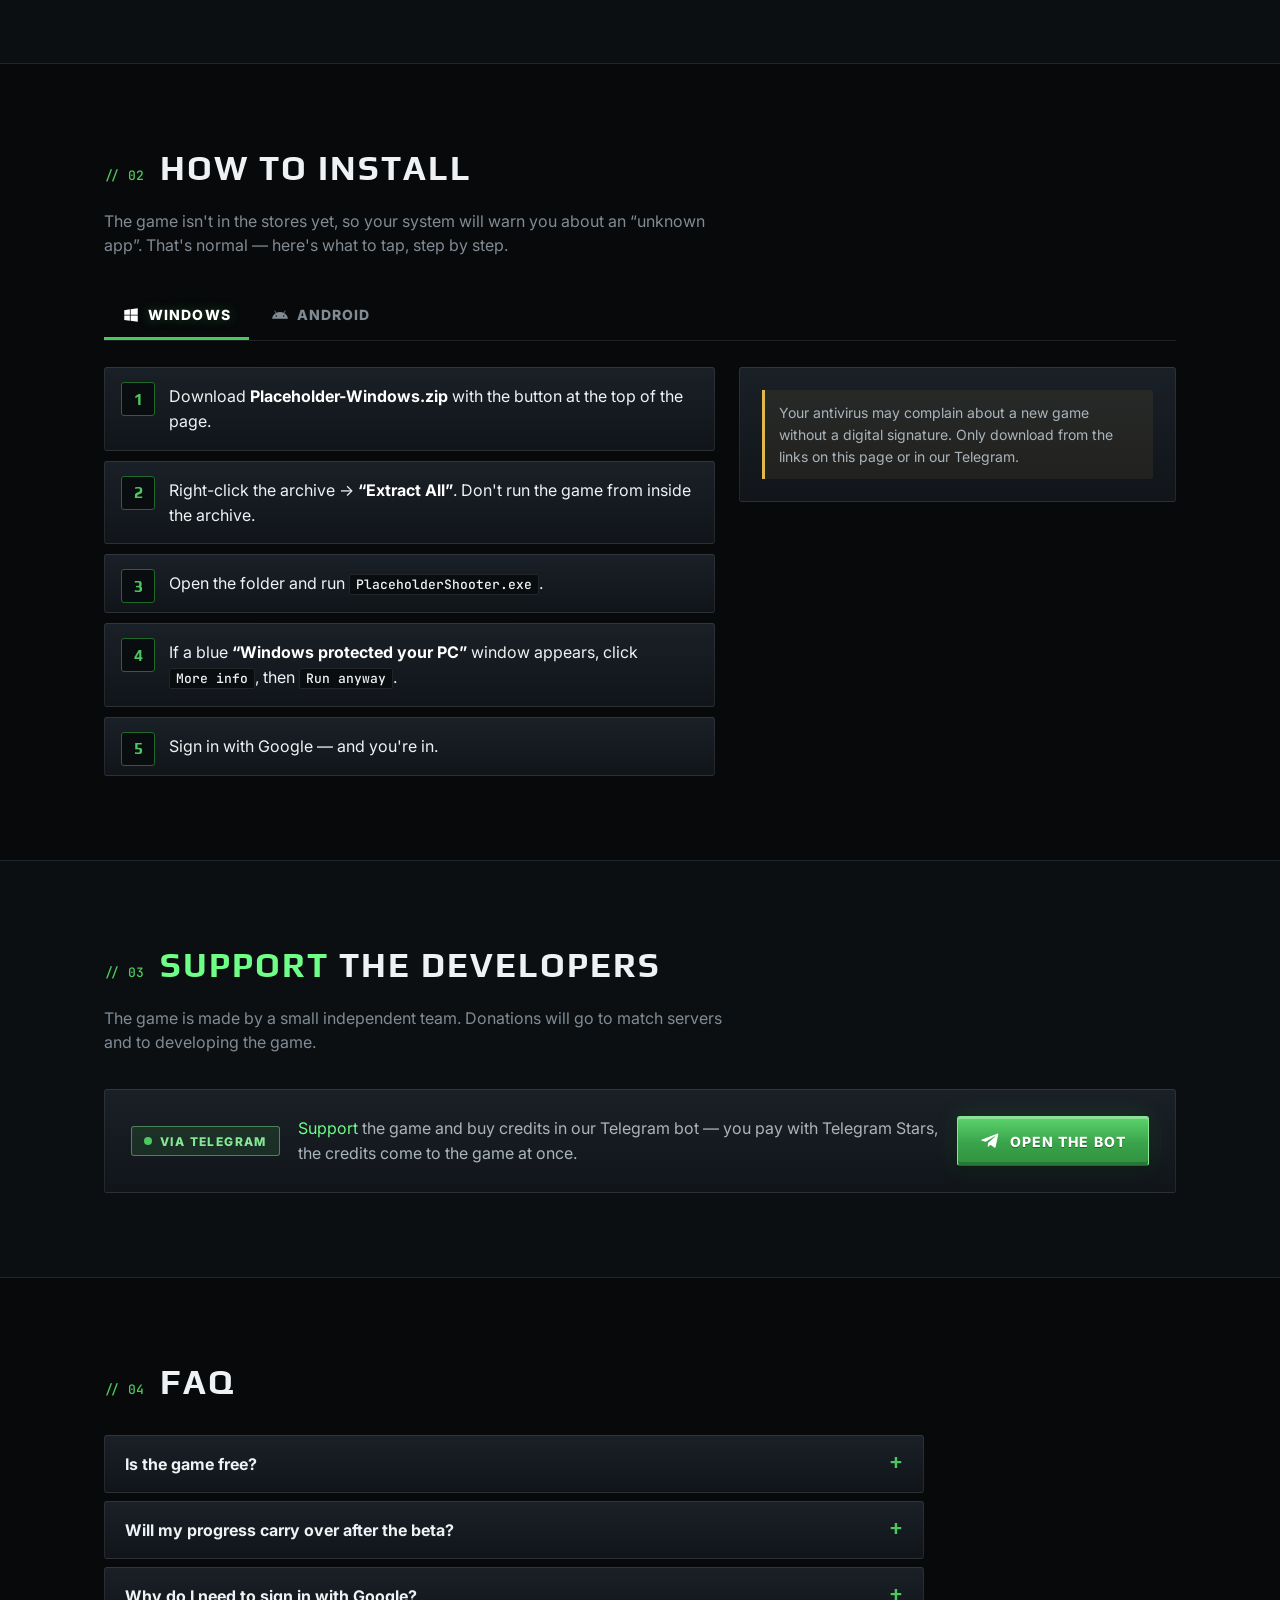
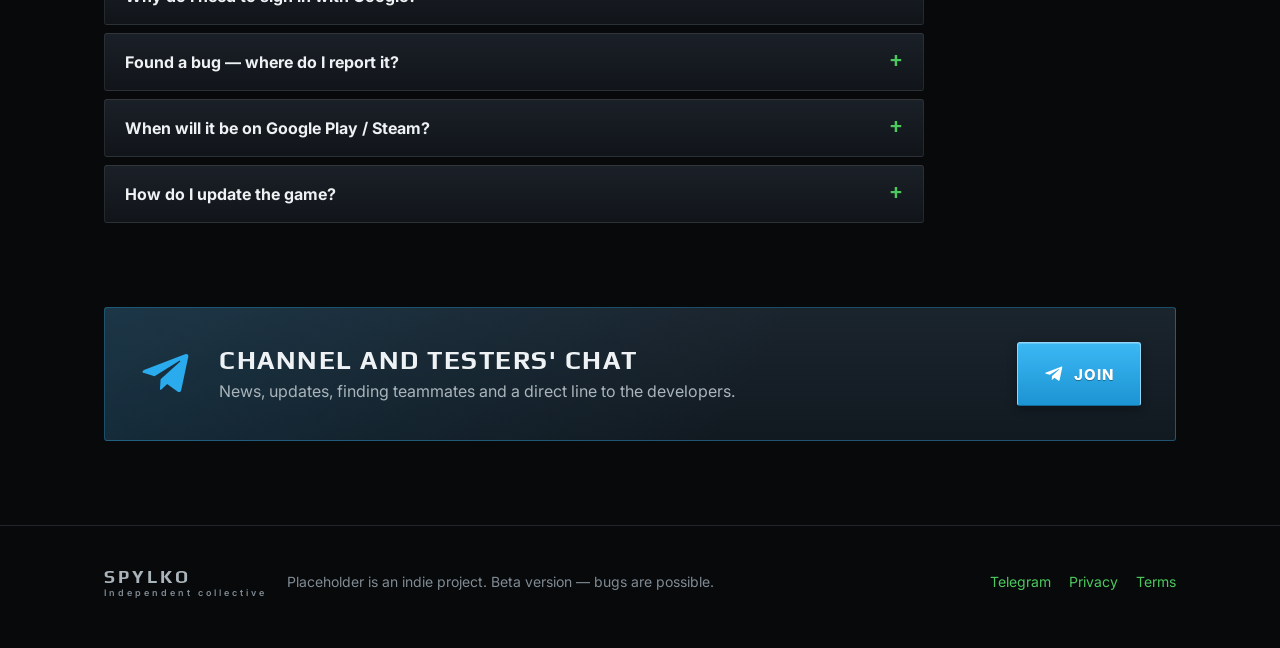
==== commit 5f9ad637: "Сайт беты: версия 0.0.3 — ссылки на файлы с версией в имени, размеры, дата. Co-Authored-By: Claude O" ====
--- a/index.html
+++ b/index.html
@@ -363,21 +363,22 @@
 
 <script>
 /* ============ EVERYTHING TO EDIT IS HERE ============
-   Download links point at GitHub "latest" assets, so they never change between releases:
-   upload files with exactly these names to each new release. */
+   The builds chat rewrites this block at every release: version, date, sizes and the links to that release's files
+   (the files carry the version in their names, Placeholder-<v>.apk / Placeholder-Windows-<v>.zip, so a second download
+   never turns into "Placeholder (1).apk"). */
 const SITE = {
-  version: "0.0.56 beta",
-  date: { ru: "18 ноября 2026", en: "November 18, 2026" },
+  version: "0.0.3 beta",
+  date: { ru: "21 ноября 2026", en: "November 21, 2026" },
   links: {
     // "" = the button says «Скоро» / "Soon" and is not clickable (no file in the release yet)
-    windows:  "https://github.com/sprivolk/placeholder-shooter/releases/latest/download/Placeholder-Windows.zip",
-    android:  "https://github.com/sprivolk/placeholder-shooter/releases/latest/download/Placeholder.apk",
+    windows:  "https://github.com/sprivolk/placeholder-shooter/releases/download/v0.0.3/Placeholder-Windows-0.0.3.zip",
+    android:  "https://github.com/sprivolk/placeholder-shooter/releases/download/v0.0.3/Placeholder-0.0.3.apk",
     telegram: "https://t.me/placeholder_shooter",
     bot:      "https://t.me/placeholder_donate_bot",
     privacy:  "privacy.html",
     terms:    "terms.html"
   },
-  sizes: { windows: ["ZIP", 170], android: ["APK", 164] }   // [type, MB]
+  sizes: { windows: ["ZIP", 230], android: ["APK", 228] }   // [type, MB]
 };
 
 /* English texts. The Russian ones are the page itself (read from it at load): a Russian edit is made in the HTML,
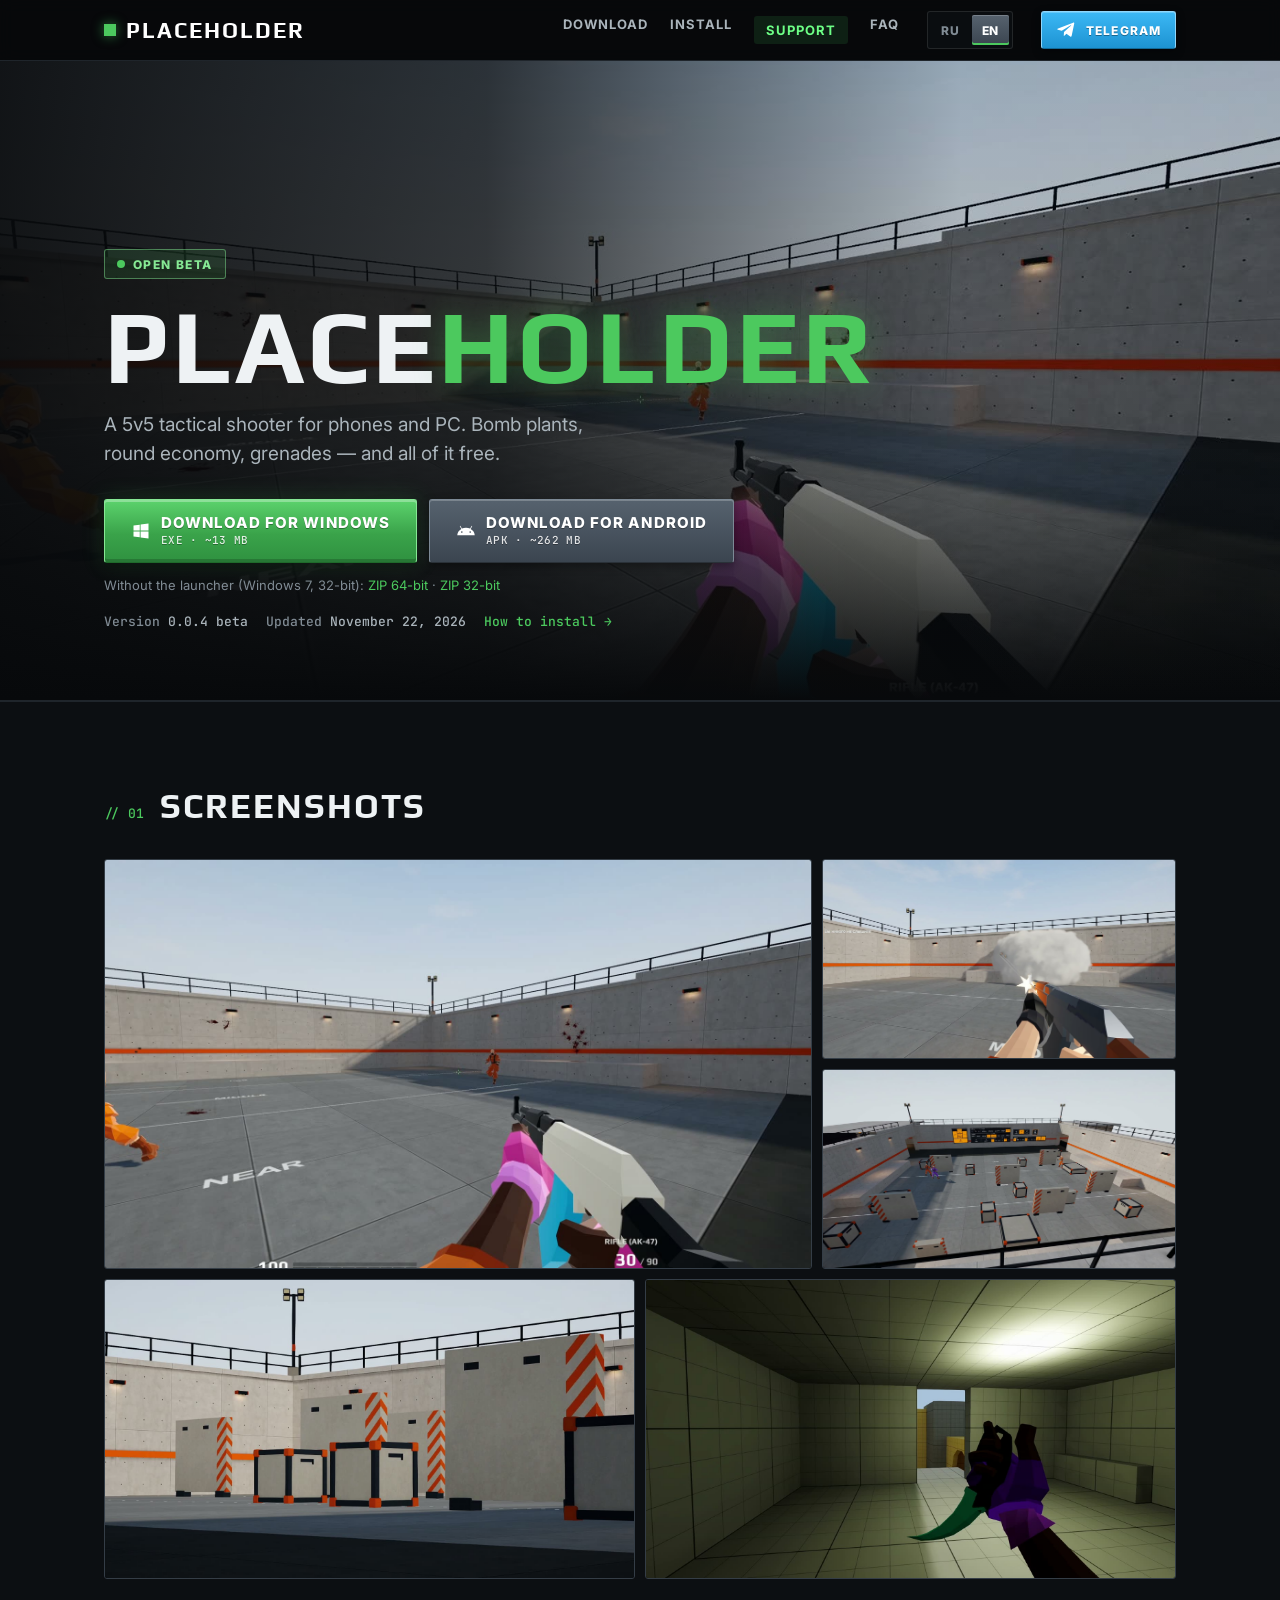
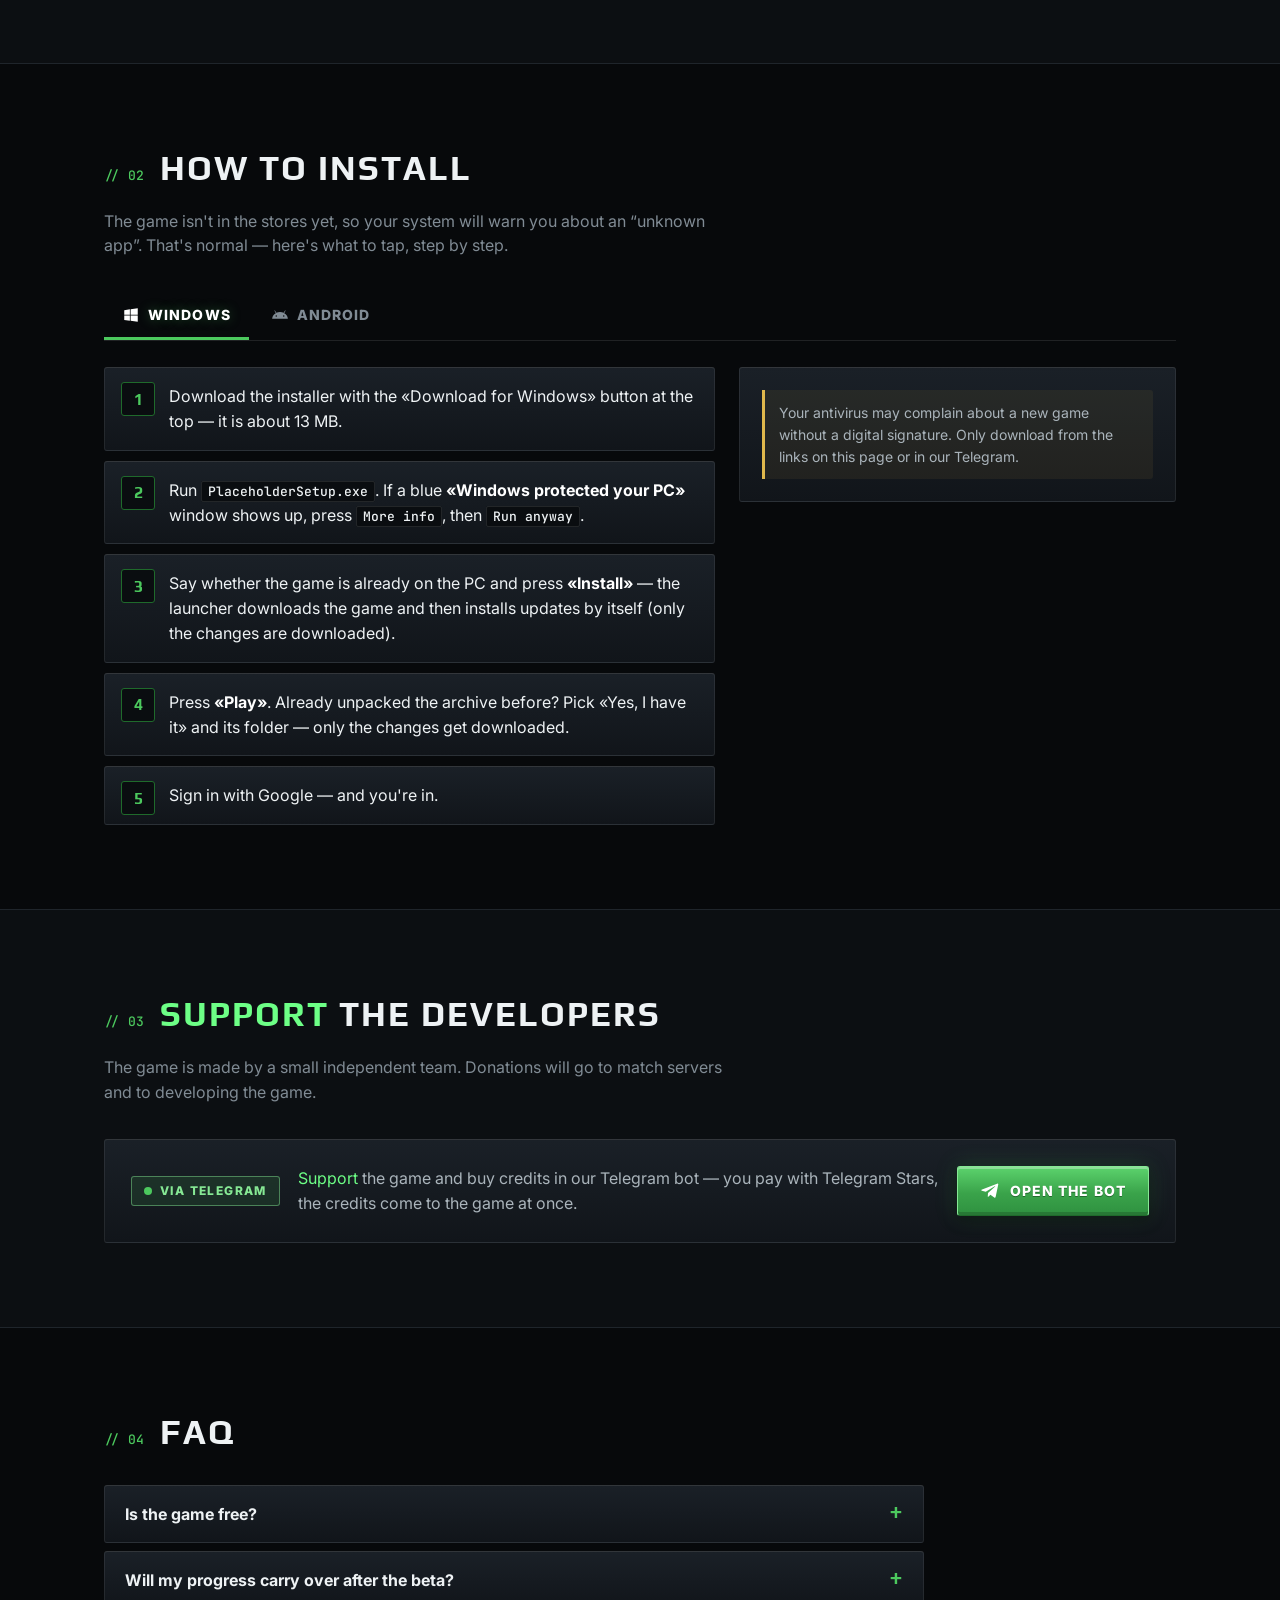
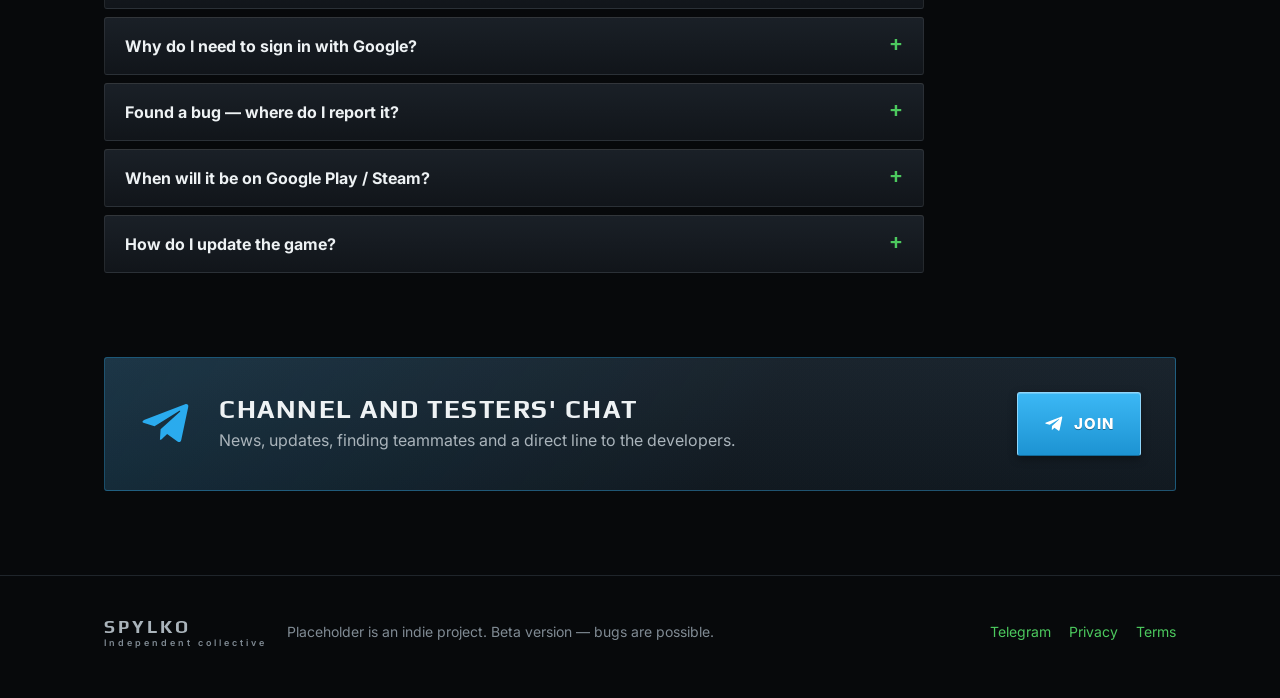
==== commit 3ef3ddef: "Сайт беты: версия 0.0.4 — ПК-лаунчер (кнопка Windows = установщик, zip 64/32-бит строкой ниже), окно" ====
--- a/index.html
+++ b/index.html
@@ -87,9 +87,23 @@
 .hero h1 { margin:18px 0 6px; font:700 clamp(48px,9vw,104px)/0.95 var(--font-display); letter-spacing:3px; text-transform:uppercase; }
 .hero h1 span { color:var(--accent-text); text-shadow:0 0 30px rgba(76,201,94,.35); }
 .hero .lead { max-width:520px; font-size:19px; color:var(--text-200); margin:14px 0 30px; }
-.cta { display:flex; flex-wrap:wrap; gap:12px; }
+.cta { display:flex; flex-wrap:wrap; gap:12px; position:relative; }
+/* «Which Windows?» — a small pop-up under the Windows button (64-bit first, 32-bit for old PCs). */
+.pick { position:fixed; z-index:30; top:0; left:0; width:340px; max-width:calc(100vw - 32px); padding:14px;
+  background:var(--panel); border:1px solid var(--panel-edge); border-top-color:var(--panel-top); border-radius:var(--radius);
+  box-shadow:0 14px 40px rgba(0,0,0,.6); display:none; }
+.pick.is-open { display:block; animation:pickIn .14s ease-out; }
+@keyframes pickIn { from { opacity:0; transform:translateY(-6px); } to { opacity:1; transform:none; } }
+@media (prefers-reduced-motion:reduce) { .pick.is-open { animation:none; } }
+.pick__title { font:800 12px var(--font-text); letter-spacing:1.1px; text-transform:uppercase; color:var(--text-300); margin:0 0 10px; }
+.pick .btn { width:100%; justify-content:flex-start; height:58px; margin-bottom:8px; }
+.pick .btn .sub { display:block; font:500 11px var(--font-mono); letter-spacing:.3px; text-transform:none; opacity:.85; margin-top:1px; }
+.pick .btn .lbl { display:flex; flex-direction:column; align-items:flex-start; line-height:1.2; }
+.pick__hint { margin:4px 0 0; font-size:12px; line-height:1.45; color:var(--text-300); }
 .ver { margin-top:18px; font:500 13px var(--font-mono); color:var(--text-300); display:flex; flex-wrap:wrap; gap:6px 18px; }
 .ver b { color:var(--text-200); font-weight:500; }
+.alt-dl { margin-top:12px; font-size:13px; color:var(--text-300); }
+.alt-dl[hidden] { display:none; }
 .ios-note { display:none; margin-top:14px; font-size:14px; color:var(--warning-500); }
 
 /* ---------- Sections ---------- */
@@ -150,8 +164,16 @@
   animation:supportGlow 2.2s ease-in-out infinite, supportPill 2.2s ease-in-out infinite; }
 .nav a.nav-accent:hover { color:#fff; background:rgba(76,201,94,.22); text-decoration:none; }
 #support .btn--primary { animation:supportPill 2.2s ease-in-out infinite; }
+/* Phones (the nav is hidden there): a glowing «Поддержать проект» strip under the top bar (the author, 2026-11-21). */
+.top-support { display:none; align-items:center; justify-content:center; gap:8px; height:40px; margin:0 16px 8px;
+  color:#6dff86; font:800 13px var(--font-text); letter-spacing:1.2px; text-transform:uppercase;
+  background:rgba(76,201,94,.14); border-radius:var(--radius);
+  animation:supportGlow 2.2s ease-in-out infinite, supportPill 2.2s ease-in-out infinite; }
+.top-support svg { width:16px; height:16px; filter:drop-shadow(0 0 6px rgba(92,255,120,.8)); }
+.top-support:hover, .top-support:active { color:#fff; background:rgba(76,201,94,.24); text-decoration:none; }
 @media (prefers-reduced-motion: reduce) {
-  .accent, .nav a.nav-accent, #support .btn--primary { animation:none; text-shadow:0 0 10px rgba(92,255,120,.8); }
+  .accent, .nav a.nav-accent, #support .btn--primary, .top-support { animation:none; text-shadow:0 0 10px rgba(92,255,120,.8); }
+  .top-support { box-shadow:0 0 0 1px rgba(134,232,148,.8), 0 0 14px rgba(76,201,94,.5); }
 }
 .badge--wait { background:rgba(224,184,76,.1); border-color:rgba(224,184,76,.5); color:var(--warning-500); }
 .badge--wait .pulse { background:var(--warning-500); animation:none; }
@@ -186,6 +208,8 @@
 @media (max-width:640px) {
   .wrap { padding:0 16px; }
   .nav { display:none; }
+  .top-support { display:flex; }
+  [id] { scroll-margin-top:112px; }
   .top .wrap { gap:12px; }
   .lang { margin-left:auto; }
   .top .btn .tg-text { display:none; }
@@ -234,6 +258,7 @@
     <div class="lang" role="group" aria-label="Language"><button data-lang="ru">RU</button><button data-lang="en">EN</button></div>
     <a class="btn btn--tg btn--sm" data-link="telegram" href="#"><svg><use href="#i-tg"/></svg><span class="tg-text" data-i18n="tg">Телеграм</span></a>
   </div>
+  <a class="top-support" href="#support"><svg><use href="#i-heart"/></svg><span data-i18n="nav.supportBar">Поддержать проект</span></a>
 </header>
 
 <!-- ===== Hero ===== -->
@@ -252,7 +277,20 @@
         <svg><use href="#i-android"/></svg>
         <span class="lbl"><span data-i18n="dl.android">Скачать для Android</span><span class="sub" data-size="android">APK · — МБ</span></span>
       </a>
-    </div>
+      <div class="pick" id="winpick" role="dialog" aria-labelledby="winpick-title">
+        <p class="pick__title" id="winpick-title" data-i18n="pick.title">Какая у вас Windows?</p>
+        <a class="btn btn--primary" data-link="windows" href="#">
+          <svg><use href="#i-win"/></svg>
+          <span class="lbl"><span data-i18n="pick.x64">64-бит</span><span class="sub"><span data-i18n="pick.x64sub">Почти все ПК</span> · <span data-size="windows">ZIP · — МБ</span></span></span>
+        </a>
+        <a class="btn" data-link="windows32" href="#">
+          <svg><use href="#i-win"/></svg>
+          <span class="lbl"><span data-i18n="pick.x86">32-бит</span><span class="sub"><span data-i18n="pick.x86sub">Старые ПК</span> · <span data-size="windows32">ZIP · — МБ</span></span></span>
+        </a>
+        <p class="pick__hint" data-i18n="pick.hint">Не знаете — берите 64-бит. Проверить: Параметры → Система → О системе → «Тип системы».</p>
+      </div>
+    </div>
+    <div class="alt-dl" id="altdl" hidden><span data-i18n="alt.title">Без лаунчера (Windows 7, 32-бит):</span> <a data-link="windows" href="#">ZIP 64-<span data-i18n="alt.bit">бит</span></a> · <a data-link="windows32" href="#">ZIP 32-<span data-i18n="alt.bit">бит</span></a></div>
     <div class="ios-note" data-i18n="ios">На iPhone игры пока нет — следи за новостями в Телеграме.</div>
     <div class="ver"><span><span data-i18n="ver">Версия</span> <b data-field="version">—</b></span><span><span data-i18n="updated">Обновлено</span> <b data-date>—</b></span><a href="#install" data-i18n="howto">Как установить →</a></div>
   </div>
@@ -286,7 +324,7 @@
 
     <div class="pane" data-pane="windows">
       <ol class="steps">
-        <li class="panel" data-i18n="step1">Скачай архив <b>Placeholder-Windows.zip</b> кнопкой вверху страницы.</li>
+        <li class="panel" data-i18n="step1">Скачай архив кнопкой «Скачать для Windows» вверху страницы (64-бит — для почти всех ПК).</li>
         <li class="panel" data-i18n="step2">Нажми на архив правой кнопкой → <b>«Извлечь всё»</b>. Не запускай игру прямо из архива.</li>
         <li class="panel" data-i18n="step3">Открой папку и запусти <span class="k">PlaceholderShooter.exe</span>.</li>
         <li class="panel" data-i18n="step4">Если появилось синее окно <b>«Windows защитил ваш компьютер»</b> — нажми <span class="k">Подробнее</span>, затем <span class="k">Выполнить в любом случае</span>.</li>
@@ -321,6 +359,7 @@
       <span class="badge"><span class="pulse"></span><span data-i18n="support.badge">Через Telegram</span></span>
       <p data-i18n="support.text"><span class="accent">Поддержать</span> игру и купить кредиты можно в нашем Telegram-боте — оплата звёздами Telegram, кредиты сразу приходят в игру.</p>
       <a class="btn btn--primary" data-link="bot" href="#"><svg><use href="#i-tg"/></svg><span data-i18n="support.bot">Открыть бота</span></a>
+      <a class="btn btn--ghost" data-link="card" href="#" hidden style="display:none"><span data-i18n="support.card">Картой или СБП</span></a>
     </div>
   </div>
 </section>
@@ -367,18 +406,27 @@
    (the files carry the version in their names, Placeholder-<v>.apk / Placeholder-Windows-<v>.zip, so a second download
    never turns into "Placeholder (1).apk"). */
 const SITE = {
-  version: "0.0.3 beta",
-  date: { ru: "21 ноября 2026", en: "November 21, 2026" },
+  version: "0.0.4 beta",
+  date: { ru: "22 ноября 2026", en: "November 22, 2026" },
   links: {
-    // "" = the button says «Скоро» / "Soon" and is not clickable (no file in the release yet)
-    windows:  "https://github.com/sprivolk/placeholder-shooter/releases/download/v0.0.3/Placeholder-Windows-0.0.3.zip",
-    android:  "https://github.com/sprivolk/placeholder-shooter/releases/download/v0.0.3/Placeholder-0.0.3.apk",
-    telegram: "https://t.me/placeholder_shooter",
-    bot:      "https://t.me/placeholder_donate_bot",
-    privacy:  "privacy.html",
-    terms:    "terms.html"
+    // "" = the button says «Скоро» / "Soon" and is not clickable (no file in the release yet);
+    // windows32 "" = no «Which Windows?» pop-up, the Windows button downloads the 64-bit file at once
+    windows:   "https://github.com/sprivolk/placeholder-shooter/releases/download/v0.0.4/Placeholder-Windows-0.0.4.zip",
+    windows32: "https://github.com/sprivolk/placeholder-shooter/releases/download/v0.0.4/Placeholder-Windows-x86-0.0.4.zip",
+    // The PC launcher's Setup (Launcher/, PlaceholderSetup.exe in every release): "" = the Windows button gives the zip.
+    launcher:  "https://github.com/sprivolk/placeholder-shooter/releases/latest/download/PlaceholderSetup.exe",
+    android:   "https://github.com/sprivolk/placeholder-shooter/releases/download/v0.0.4/Placeholder-0.0.4.apk",
+    telegram:  "https://t.me/placeholder_shooter",
+    bot:       "https://t.me/placeholder_donate_bot",
+    // The master's LavaTop pay page (cards of Russian banks, SBP, foreign cards, PayPal); the button shows only with
+    // SITE.cardOpen (below) or ?card=1 in the address (the author's test). "" = never.
+    card:      "https://57-129-190-160.sslip.io",
+    privacy:   "privacy.html",
+    terms:     "terms.html"
   },
-  sizes: { windows: ["ZIP", 230], android: ["APK", 228] }   // [type, MB]
+  // «Картой или СБП» in «Поддержать»: false = hidden (2026-11-22, the author: waiting for LavaTop's support), true = shown.
+  cardOpen: false,
+  sizes: { windows: ["ZIP", 230], windows32: ["ZIP", 214], android: ["APK", 262], launcher: ["EXE", 13] }   // [type, MB]
 };
 
 /* English texts. The Russian ones are the page itself (read from it at load): a Russian edit is made in the HTML,
@@ -386,17 +434,25 @@
 const EN = {
   "title": "Placeholder — open beta",
   "description": "Placeholder is a 5v5 tactical shooter for phones and PC. Open beta: download for Windows or Android.",
-  "nav.download": "Download", "nav.install": "Install", "nav.support": "Support", "nav.faq": "FAQ",
+  "nav.download": "Download", "nav.install": "Install", "nav.support": "Support", "nav.supportBar": "Support the project", "nav.faq": "FAQ",
   "tg": "Telegram",
   "badge": "Open beta",
   "lead": "A 5v5 tactical shooter for phones and PC. Bomb plants, round economy, grenades — and all of it free.",
   "dl.win": "Download for Windows", "dl.android": "Download for Android",
+  "alt.title": "Without the launcher (Windows 7, 32-bit):", "alt.bit": "bit",
+  "stepL1": "Download the installer with the «Download for Windows» button at the top — it is about 13 MB.",
+  "stepL2": "Run <span class=\"k\">PlaceholderSetup.exe</span>. If a blue <b>«Windows protected your PC»</b> window shows up, press <span class=\"k\">More info</span>, then <span class=\"k\">Run anyway</span>.",
+  "stepL3": "Say whether the game is already on the PC and press <b>«Install»</b> — the launcher downloads the game and then installs updates by itself (only the changes are downloaded).",
+  "stepL4": "Press <b>«Play»</b>. Already unpacked the archive before? Pick «Yes, I have it» and its folder — only the changes get downloaded.",
+  "pick.title": "Which Windows do you have?", "pick.x64": "64-bit", "pick.x64sub": "Almost every PC",
+  "pick.x86": "32-bit", "pick.x86sub": "Old PCs",
+  "pick.hint": "Not sure — take 64-bit. To check: Settings → System → About → «System type».",
   "soon": "Soon", "mb": "MB",
   "ios": "No iPhone version yet — follow the news in our Telegram.",
   "ver": "Version", "updated": "Updated", "howto": "How to install →",
   "h.shots": "Screenshots", "h.install": "How to install", "h.support": "<span class=\"accent\">Support</span> the developers", "h.faq": "FAQ",
   "install.lead": "The game isn't in the stores yet, so your system will warn you about an “unknown app”. That's normal — here's what to tap, step by step.",
-  "step1": "Download <b>Placeholder-Windows.zip</b> with the button at the top of the page.",
+  "step1": "Download the archive with the «Download for Windows» button at the top of the page (64-bit is for almost every PC).",
   "step2": "Right-click the archive → <b>“Extract All”</b>. Don't run the game from inside the archive.",
   "step3": "Open the folder and run <span class=\"k\">PlaceholderShooter.exe</span>.",
   "step4": "If a blue <b>“Windows protected your PC”</b> window appears, click <span class=\"k\">More info</span>, then <span class=\"k\">Run anyway</span>.",
@@ -412,6 +468,7 @@
   "support.badge": "Via Telegram",
   "support.text": "<span class=\"accent\">Support</span> the game and buy credits in our Telegram bot — you pay with Telegram Stars, the credits come to the game at once.",
   "support.bot": "Open the bot",
+  "support.card": "Pay by card",
   "q1": "Is the game free?", "a1": "Yes. Downloading and playing is free.",
   "q2": "Will my progress carry over after the beta?",
   "a2": "Items with the yellow beta stamp stay with you forever. Everything else given out for the test may be reset before release.",
@@ -427,7 +484,11 @@
   "privacy": "Privacy", "terms": "Terms",
   "alt1": "Shooting on the training map", "alt2": "Smoke grenade", "alt3": "Training arena from above", "alt4": "Cover", "alt5": "Knife in a corridor"
 };
-const RU_EXTRA = { "soon": "Скоро", "mb": "МБ" };
+const RU_EXTRA = { "soon": "Скоро", "mb": "МБ",
+  "stepL1": "Скачай установщик кнопкой «Скачать для Windows» вверху страницы — он весит около 13 МБ.",
+  "stepL2": "Запусти <span class=\"k\">PlaceholderSetup.exe</span>. Если появилось синее окно <b>«Windows защитил ваш компьютер»</b> — нажми <span class=\"k\">Подробнее</span>, затем <span class=\"k\">Выполнить в любом случае</span>.",
+  "stepL3": "Ответь, есть ли уже игра на компьютере, и нажми <b>«Установить»</b> — лаунчер скачает игру, а потом сам будет ставить обновления (качаются только изменения).",
+  "stepL4": "Нажми <b>«Играть»</b>. Уже распаковал архив раньше? Выбери «Да, уже есть» и укажи его папку — скачаются только изменения." };
 /* ==================================================== */
 
 // Russian texts = what the page has now.
@@ -435,10 +496,29 @@
 document.querySelectorAll("[data-i18n]").forEach(e => { if (!(e.dataset.i18n in RU)) RU[e.dataset.i18n] = e.innerHTML; });
 document.querySelectorAll("[data-i18n-alt]").forEach(e => { if (!(e.dataset.i18nAlt in RU)) RU[e.dataset.i18nAlt] = e.alt; });
 
+// The PC launcher: the Windows button downloads the Setup, the zips go to the small line, the steps tell about it.
+const useLauncher = !!SITE.links.launcher;
+if (useLauncher) {
+  const w = document.querySelector('#cta [data-platform="windows"]');
+  w.dataset.link = "launcher";
+  w.querySelector("[data-size]").dataset.size = "launcher";
+  document.getElementById("altdl").hidden = false;
+  ["step1", "step2", "step3", "step4"].forEach((k, i) => {
+    const li = document.querySelector('[data-pane="windows"] [data-i18n="' + k + '"]');
+    if (li) li.dataset.i18n = "stepL" + (i + 1);
+  });
+}
 document.querySelectorAll("[data-field]").forEach(e => { if (typeof SITE[e.dataset.field] === "string") e.textContent = SITE[e.dataset.field]; });
 document.querySelectorAll("[data-link]").forEach(a => {
   const url = SITE.links[a.dataset.link];
   if (url) { a.href = url; if (/^https?:/.test(url) && !/github\.com/.test(url)) { a.target = "_blank"; a.rel = "noopener"; } }
+  // The card pay page: hidden until SITE.cardOpen, or opened by hand with ?card=1.
+  // (.btn sets its own display, so the hidden attribute alone would not hide it.)
+  if (a.dataset.link === "card") {
+    const shown = !!url && (SITE.cardOpen || new URLSearchParams(location.search).get("card") === "1");
+    a.hidden = !shown;
+    a.style.display = shown ? "" : "none";
+  }
 });
 
 // A platform whose file is not out yet: «Скоро» / "Soon", not clickable.
@@ -475,6 +555,25 @@
 document.querySelectorAll("[data-lang]").forEach(b => b.onclick = () => setLang(b.dataset.lang, true));
 setLang(pickLang(), false);
 
+// «Which Windows?»: with a 32-bit file in the release the Windows button opens the pop-up, else it downloads at once.
+const winBtn = cta.querySelector('[data-platform="windows"]'), winPick = document.getElementById("winpick");
+if (SITE.links.windows && SITE.links.windows32 && !useLauncher) {
+  // Under the button when it fits, else above it; kept on the screen's width.
+  const placePick = () => {
+    if (!winPick.classList.contains("is-open")) return;
+    const r = winBtn.getBoundingClientRect(), h = winPick.offsetHeight, w = winPick.offsetWidth;
+    const below = r.bottom + 10 + h <= window.innerHeight || r.top - 10 - h < 0;
+    winPick.style.top = (below ? r.bottom + 10 : r.top - 10 - h) + "px";
+    winPick.style.left = Math.max(16, Math.min(r.left, window.innerWidth - w - 16)) + "px";
+  };
+  winBtn.addEventListener("click", e => { e.preventDefault(); winPick.classList.toggle("is-open"); placePick(); });
+  document.addEventListener("scroll", () => winPick.classList.remove("is-open"), { capture: true, passive: true });
+  window.addEventListener("resize", placePick);
+  document.addEventListener("click", e => { if (!winPick.contains(e.target) && !winBtn.contains(e.target)) winPick.classList.remove("is-open"); });
+  document.addEventListener("keydown", e => { if (e.key === "Escape") winPick.classList.remove("is-open"); });
+  winPick.querySelectorAll("a").forEach(a => a.addEventListener("click", () => winPick.classList.remove("is-open")));
+}
+
 // Platform: phone users get the APK button first; iPhone users get a note.
 const ua = navigator.userAgent;
 const isAndroid = /Android/i.test(ua), isIOS = /iPhone|iPad|iPod/i.test(ua);
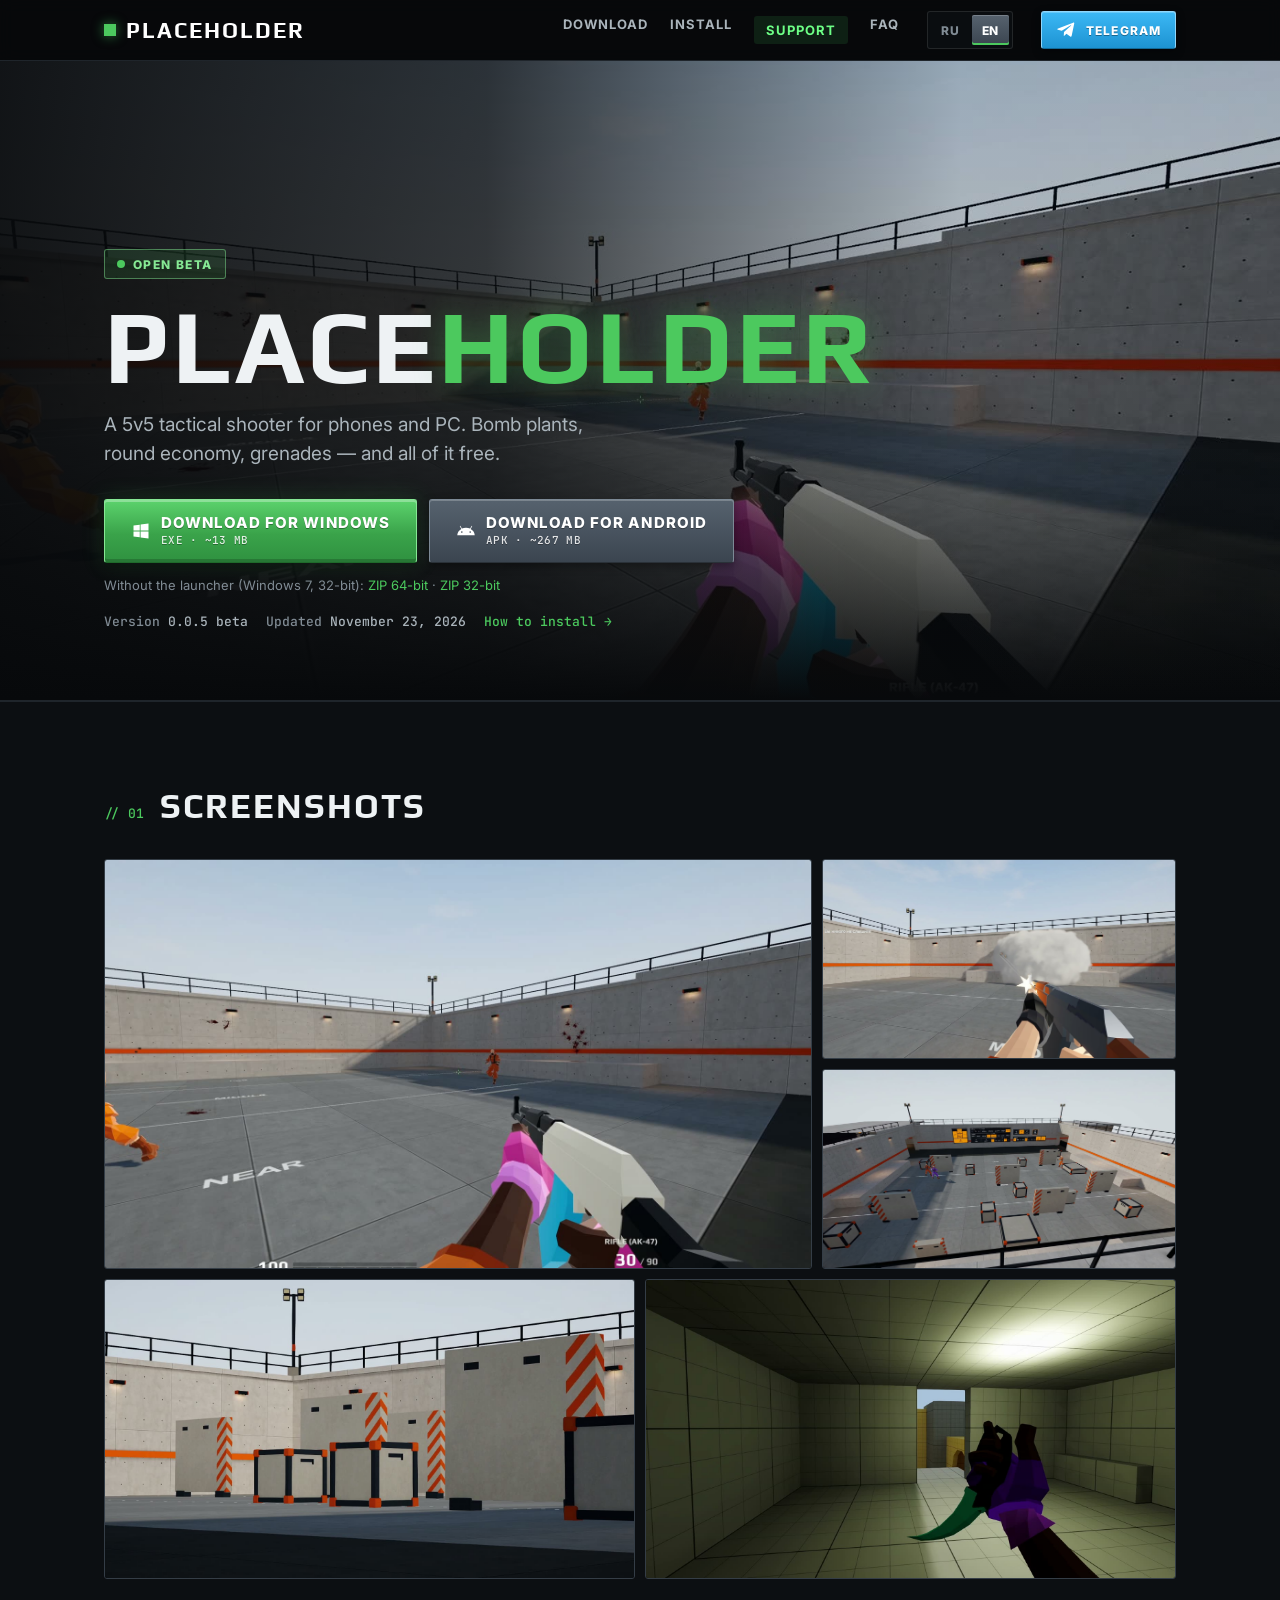
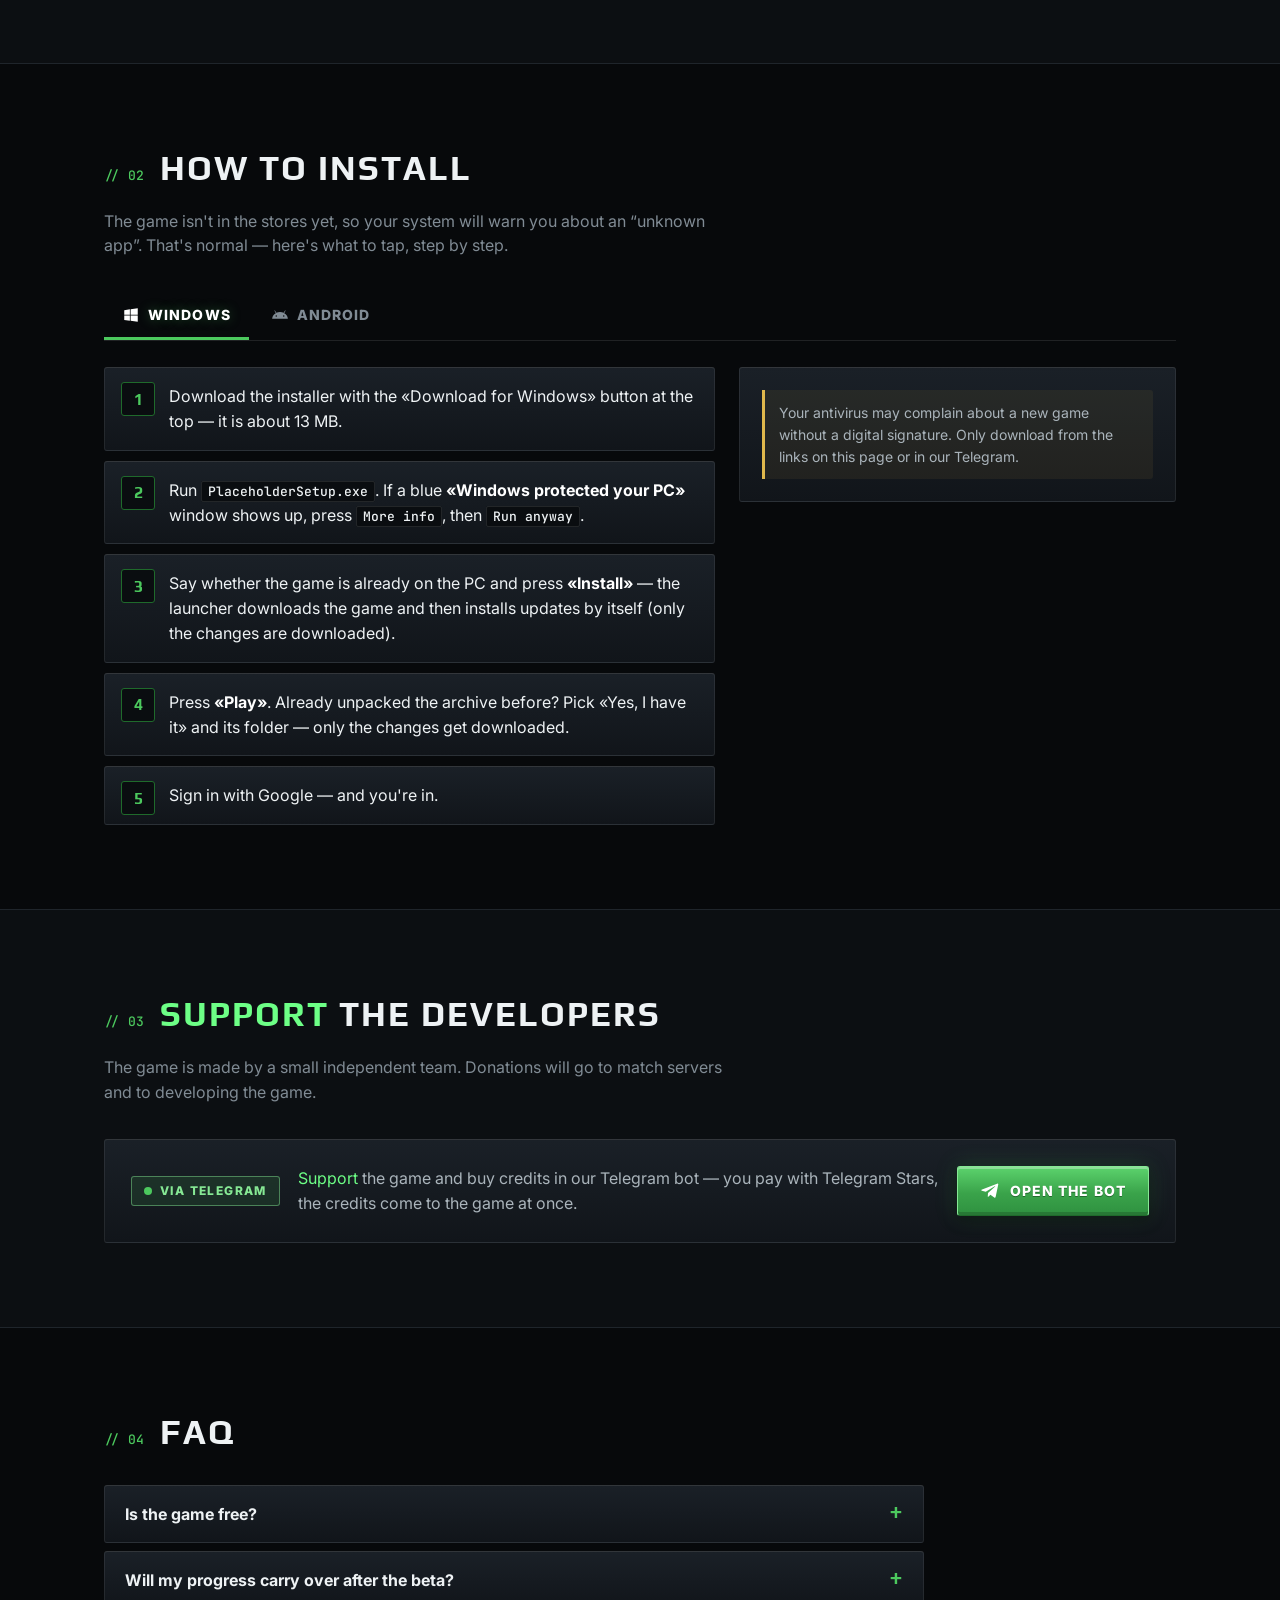
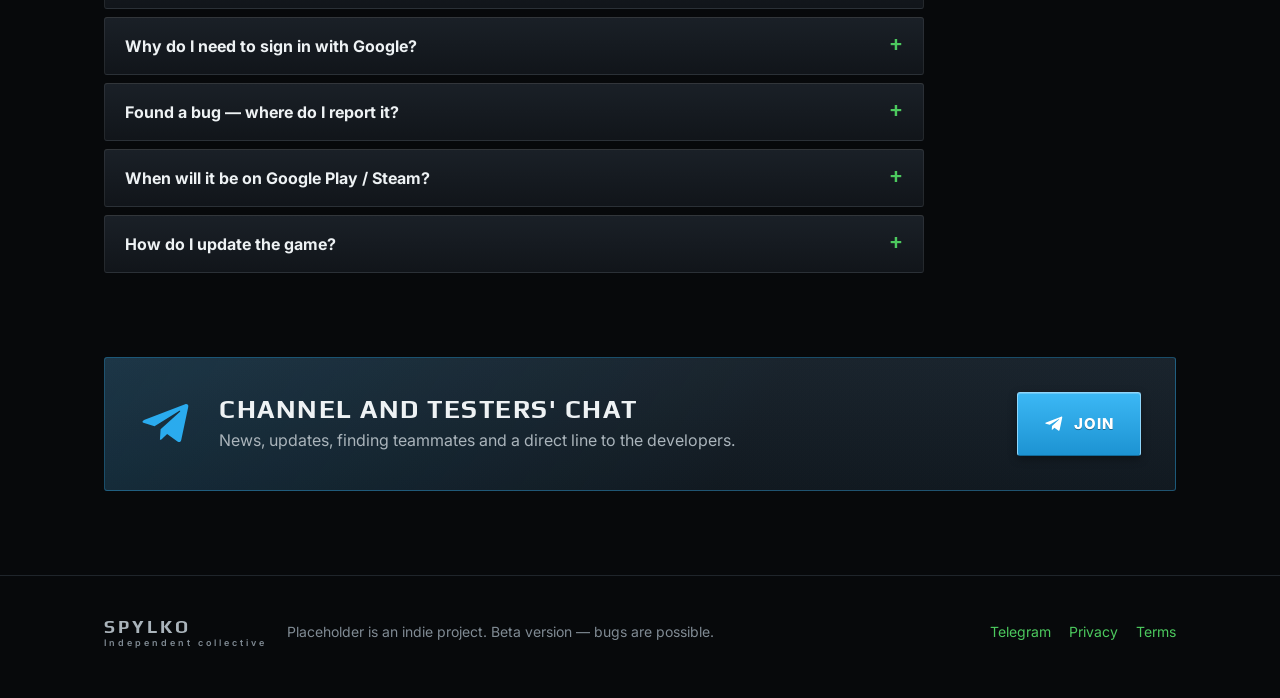
==== commit f2ebce8a: "Сайт беты: версия 0.0.5 — ссылки на файлы, размеры, дата. Co-Authored-By: Claude Opus 5.5 <noreply@a" ====
--- a/index.html
+++ b/index.html
@@ -406,16 +406,16 @@
    (the files carry the version in their names, Placeholder-<v>.apk / Placeholder-Windows-<v>.zip, so a second download
    never turns into "Placeholder (1).apk"). */
 const SITE = {
-  version: "0.0.4 beta",
-  date: { ru: "22 ноября 2026", en: "November 22, 2026" },
+  version: "0.0.5 beta",
+  date: { ru: "23 ноября 2026", en: "November 23, 2026" },
   links: {
     // "" = the button says «Скоро» / "Soon" and is not clickable (no file in the release yet);
     // windows32 "" = no «Which Windows?» pop-up, the Windows button downloads the 64-bit file at once
-    windows:   "https://github.com/sprivolk/placeholder-shooter/releases/download/v0.0.4/Placeholder-Windows-0.0.4.zip",
-    windows32: "https://github.com/sprivolk/placeholder-shooter/releases/download/v0.0.4/Placeholder-Windows-x86-0.0.4.zip",
+    windows:   "https://github.com/sprivolk/placeholder-shooter/releases/download/v0.0.5/Placeholder-Windows-0.0.5.zip",
+    windows32: "https://github.com/sprivolk/placeholder-shooter/releases/download/v0.0.5/Placeholder-Windows-x86-0.0.5.zip",
     // The PC launcher's Setup (Launcher/, PlaceholderSetup.exe in every release): "" = the Windows button gives the zip.
     launcher:  "https://github.com/sprivolk/placeholder-shooter/releases/latest/download/PlaceholderSetup.exe",
-    android:   "https://github.com/sprivolk/placeholder-shooter/releases/download/v0.0.4/Placeholder-0.0.4.apk",
+    android:   "https://github.com/sprivolk/placeholder-shooter/releases/download/v0.0.5/Placeholder-0.0.5.apk",
     telegram:  "https://t.me/placeholder_shooter",
     bot:       "https://t.me/placeholder_donate_bot",
     // The master's LavaTop pay page (cards of Russian banks, SBP, foreign cards, PayPal); the button shows only with
@@ -426,7 +426,7 @@
   },
   // «Картой или СБП» in «Поддержать»: false = hidden (2026-11-22, the author: waiting for LavaTop's support), true = shown.
   cardOpen: false,
-  sizes: { windows: ["ZIP", 230], windows32: ["ZIP", 214], android: ["APK", 262], launcher: ["EXE", 13] }   // [type, MB]
+  sizes: { windows: ["ZIP", 234], windows32: ["ZIP", 219], android: ["APK", 267], launcher: ["EXE", 13] }   // [type, MB]
 };
 
 /* English texts. The Russian ones are the page itself (read from it at load): a Russian edit is made in the HTML,
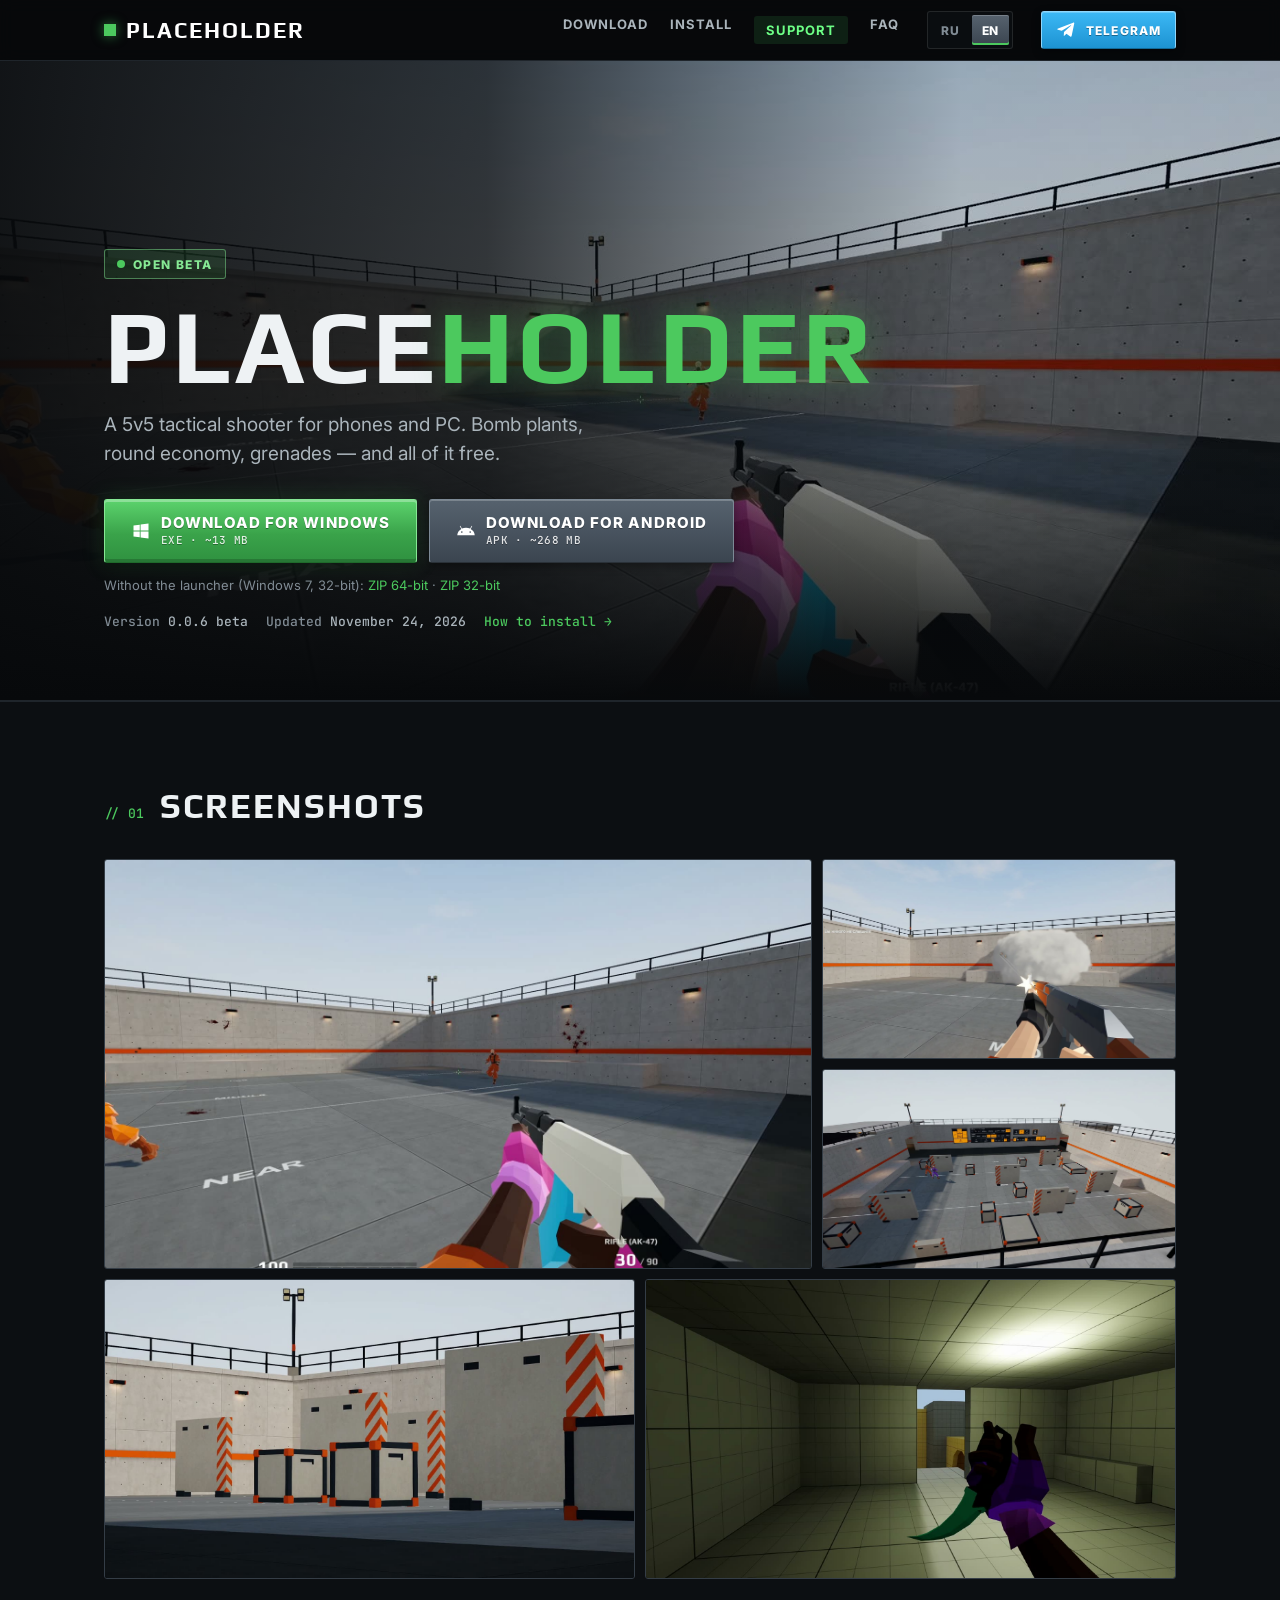
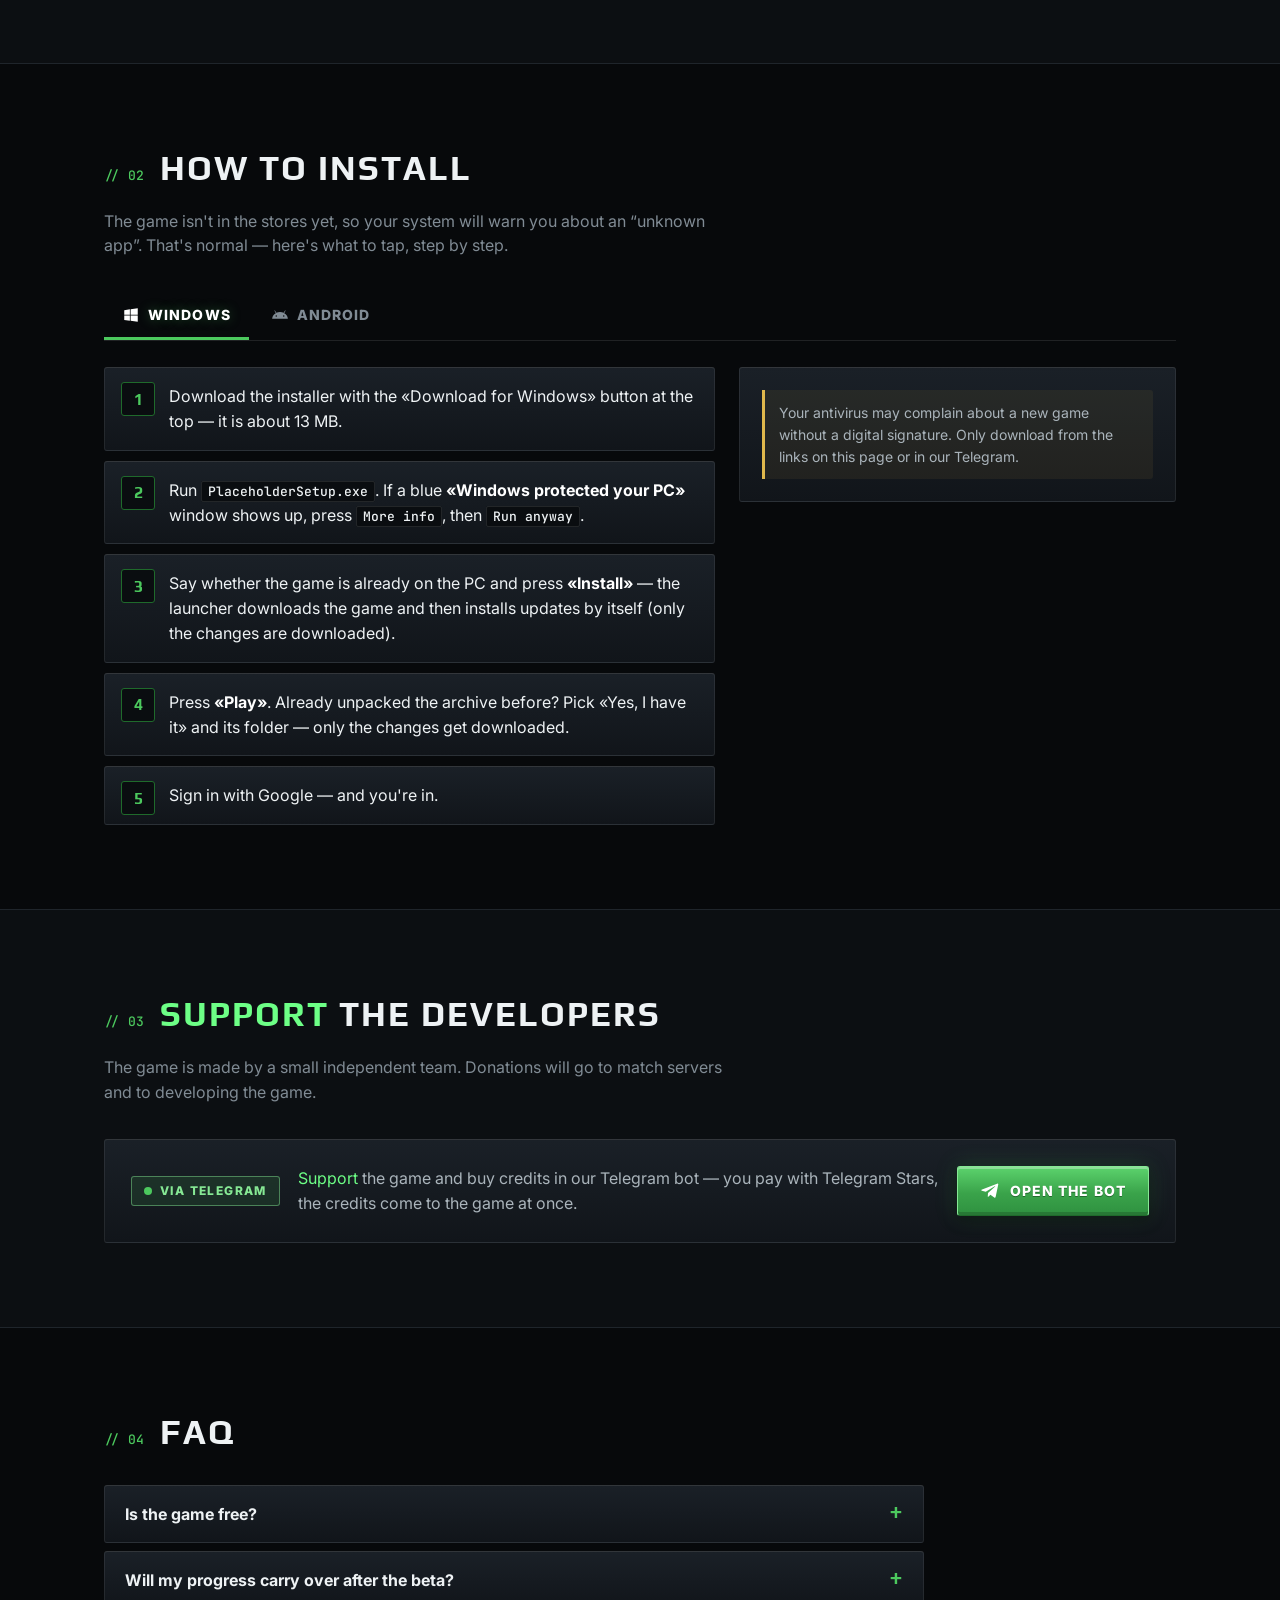
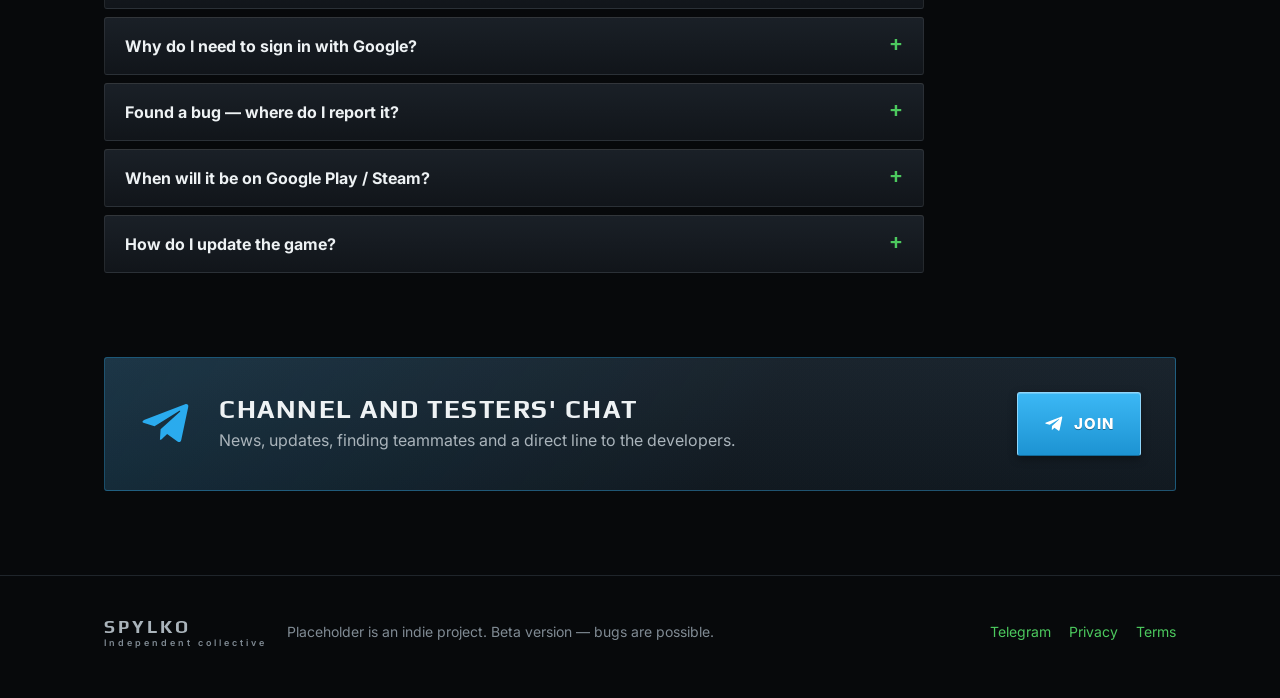
==== commit e52d7f94: "Сайт беты: версия 0.0.6 — ссылки на файлы, размеры, дата. Co-Authored-By: Claude Opus 5.5 <noreply@a" ====
--- a/index.html
+++ b/index.html
@@ -406,16 +406,16 @@
    (the files carry the version in their names, Placeholder-<v>.apk / Placeholder-Windows-<v>.zip, so a second download
    never turns into "Placeholder (1).apk"). */
 const SITE = {
-  version: "0.0.5 beta",
-  date: { ru: "23 ноября 2026", en: "November 23, 2026" },
+  version: "0.0.6 beta",
+  date: { ru: "24 ноября 2026", en: "November 24, 2026" },
   links: {
     // "" = the button says «Скоро» / "Soon" and is not clickable (no file in the release yet);
     // windows32 "" = no «Which Windows?» pop-up, the Windows button downloads the 64-bit file at once
-    windows:   "https://github.com/sprivolk/placeholder-shooter/releases/download/v0.0.5/Placeholder-Windows-0.0.5.zip",
-    windows32: "https://github.com/sprivolk/placeholder-shooter/releases/download/v0.0.5/Placeholder-Windows-x86-0.0.5.zip",
+    windows:   "https://github.com/sprivolk/placeholder-shooter/releases/download/v0.0.6/Placeholder-Windows-0.0.6.zip",
+    windows32: "https://github.com/sprivolk/placeholder-shooter/releases/download/v0.0.6/Placeholder-Windows-x86-0.0.6.zip",
     // The PC launcher's Setup (Launcher/, PlaceholderSetup.exe in every release): "" = the Windows button gives the zip.
     launcher:  "https://github.com/sprivolk/placeholder-shooter/releases/latest/download/PlaceholderSetup.exe",
-    android:   "https://github.com/sprivolk/placeholder-shooter/releases/download/v0.0.5/Placeholder-0.0.5.apk",
+    android:   "https://github.com/sprivolk/placeholder-shooter/releases/download/v0.0.6/Placeholder-0.0.6.apk",
     telegram:  "https://t.me/placeholder_shooter",
     bot:       "https://t.me/placeholder_donate_bot",
     // The master's LavaTop pay page (cards of Russian banks, SBP, foreign cards, PayPal); the button shows only with
@@ -426,7 +426,7 @@
   },
   // «Картой или СБП» in «Поддержать»: false = hidden (2026-11-22, the author: waiting for LavaTop's support), true = shown.
   cardOpen: false,
-  sizes: { windows: ["ZIP", 234], windows32: ["ZIP", 219], android: ["APK", 267], launcher: ["EXE", 13] }   // [type, MB]
+  sizes: { windows: ["ZIP", 247], windows32: ["ZIP", 231], android: ["APK", 268], launcher: ["EXE", 13] }   // [type, MB]
 };
 
 /* English texts. The Russian ones are the page itself (read from it at load): a Russian edit is made in the HTML,
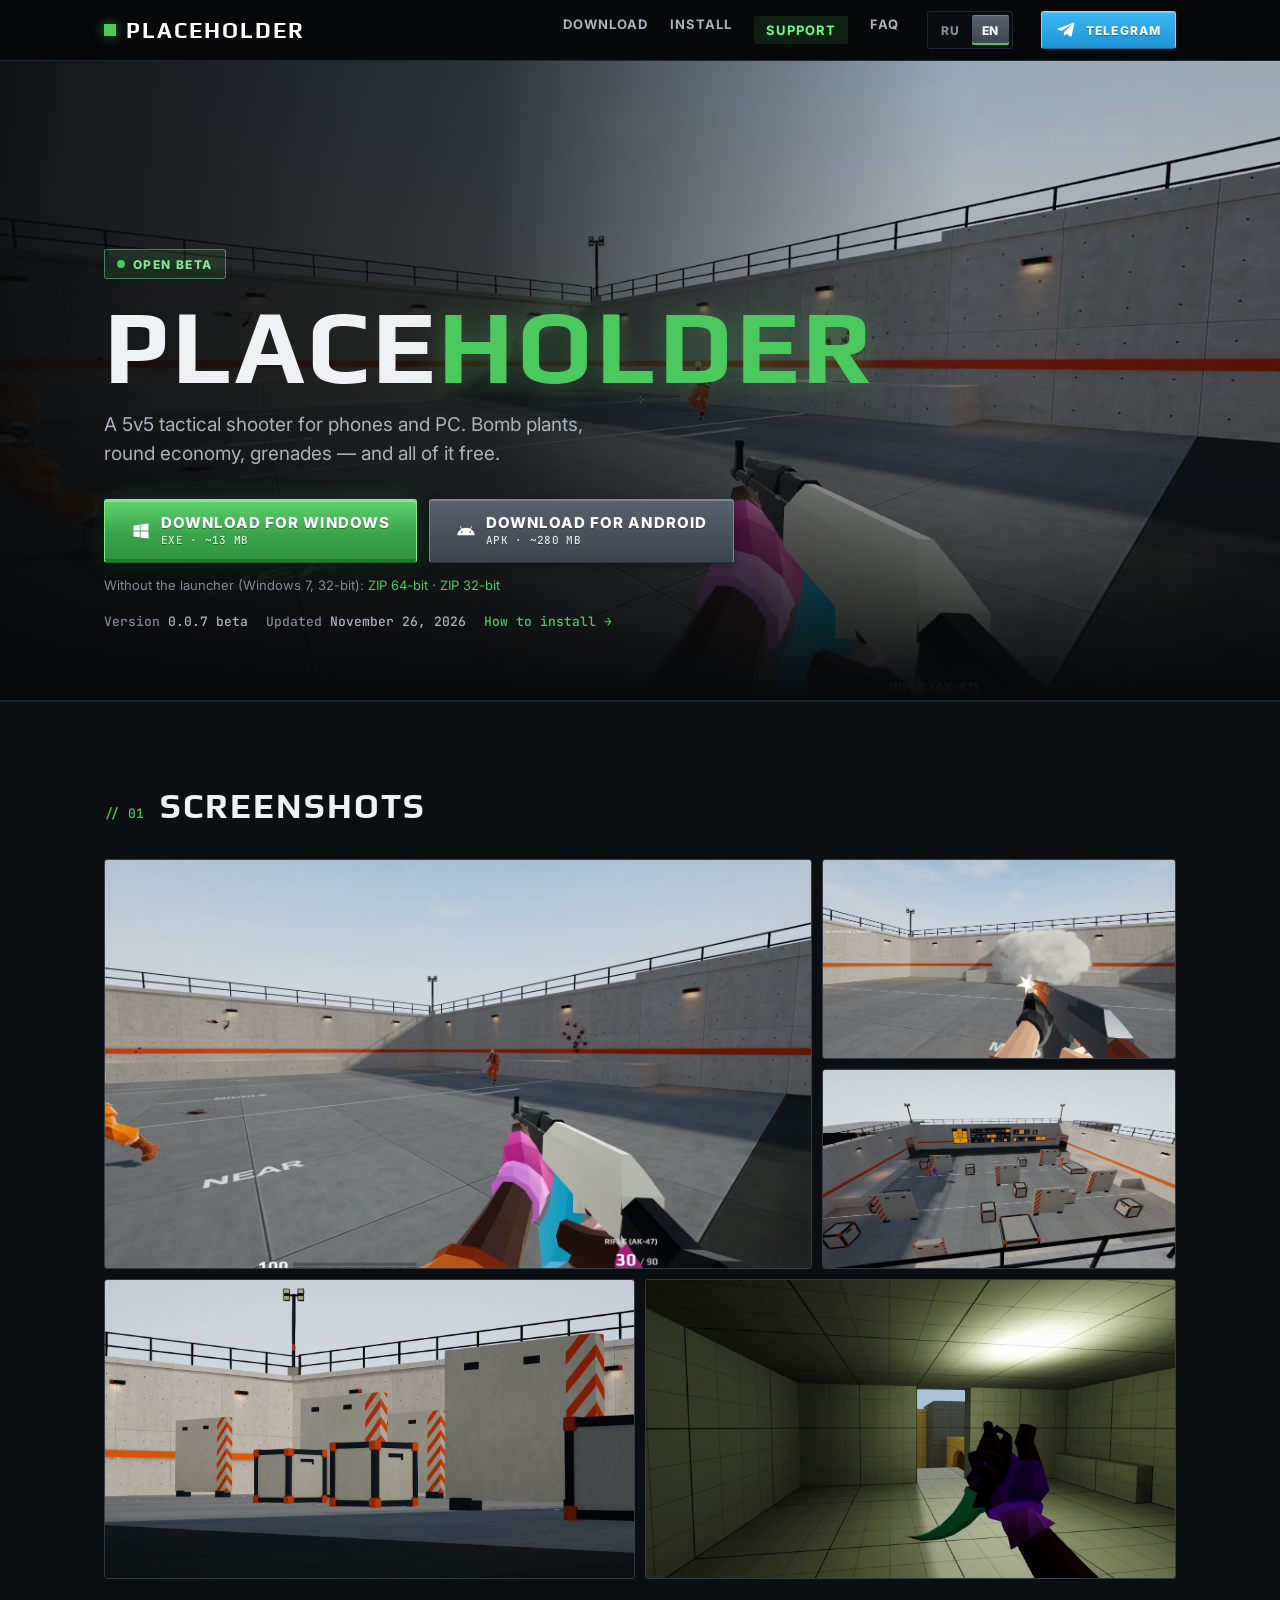
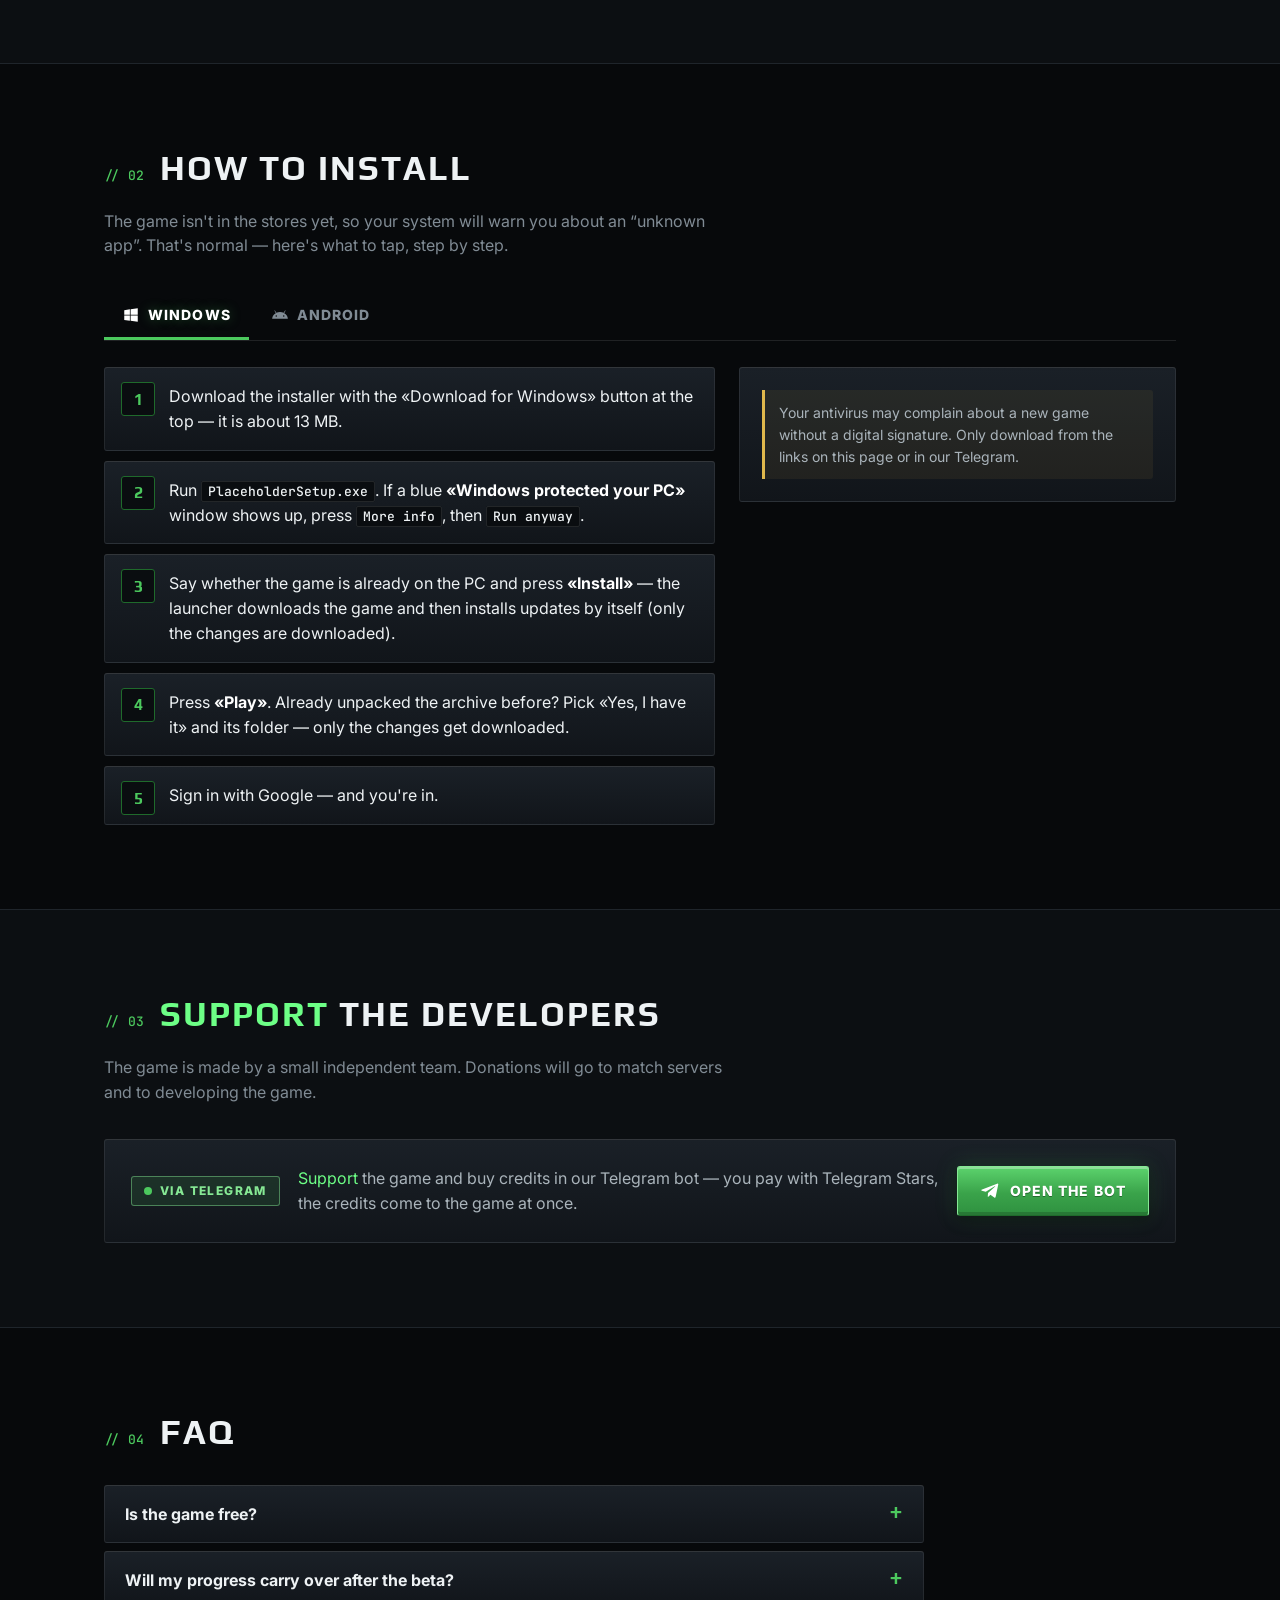
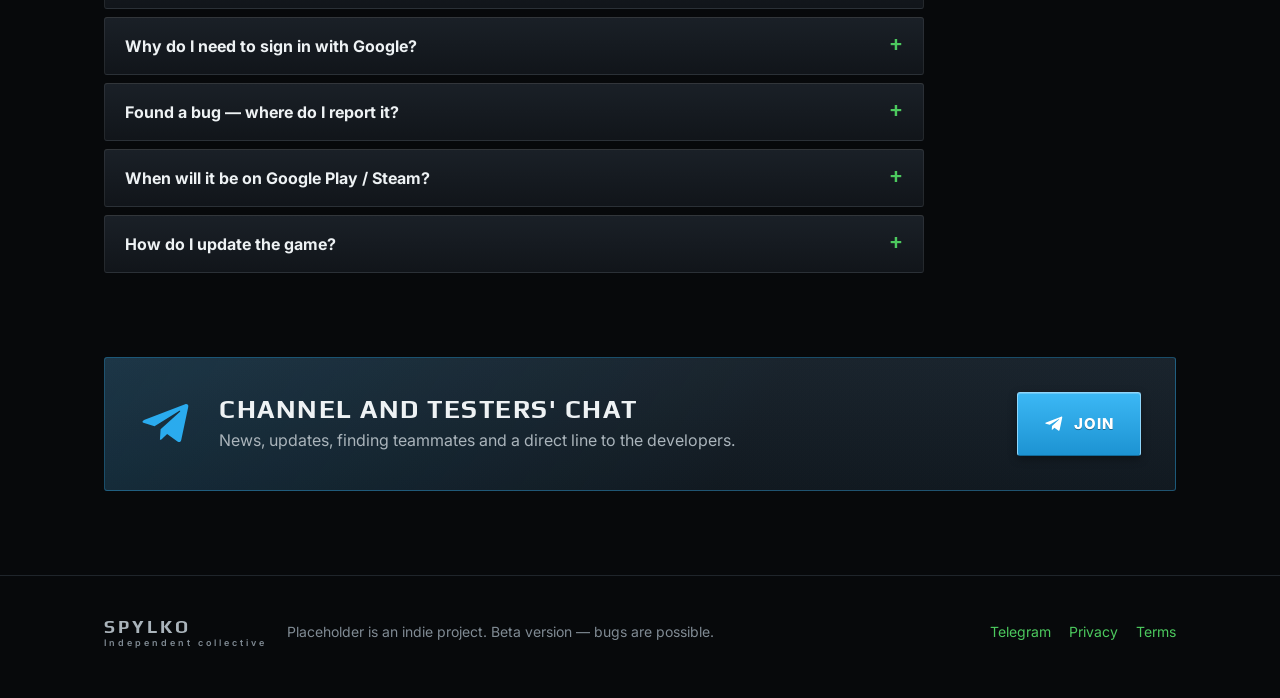
==== commit 74a27a13: "Сайт беты: версия 0.0.7 — ссылки на файлы, размеры, дата; кнопка «Донат картой» на pay.placeholdersh" ====
--- a/index.html
+++ b/index.html
@@ -406,27 +406,25 @@
    (the files carry the version in their names, Placeholder-<v>.apk / Placeholder-Windows-<v>.zip, so a second download
    never turns into "Placeholder (1).apk"). */
 const SITE = {
-  version: "0.0.6 beta",
-  date: { ru: "24 ноября 2026", en: "November 24, 2026" },
+  version: "0.0.7 beta",
+  date: { ru: "26 ноября 2026", en: "November 26, 2026" },
   links: {
     // "" = the button says «Скоро» / "Soon" and is not clickable (no file in the release yet);
     // windows32 "" = no «Which Windows?» pop-up, the Windows button downloads the 64-bit file at once
-    windows:   "https://github.com/sprivolk/placeholder-shooter/releases/download/v0.0.6/Placeholder-Windows-0.0.6.zip",
-    windows32: "https://github.com/sprivolk/placeholder-shooter/releases/download/v0.0.6/Placeholder-Windows-x86-0.0.6.zip",
+    windows:   "https://github.com/sprivolk/placeholder-shooter/releases/download/v0.0.7/Placeholder-Windows-0.0.7.zip",
+    windows32: "https://github.com/sprivolk/placeholder-shooter/releases/download/v0.0.7/Placeholder-Windows-x86-0.0.7.zip",
     // The PC launcher's Setup (Launcher/, PlaceholderSetup.exe in every release): "" = the Windows button gives the zip.
     launcher:  "https://github.com/sprivolk/placeholder-shooter/releases/latest/download/PlaceholderSetup.exe",
-    android:   "https://github.com/sprivolk/placeholder-shooter/releases/download/v0.0.6/Placeholder-0.0.6.apk",
+    android:   "https://github.com/sprivolk/placeholder-shooter/releases/download/v0.0.7/Placeholder-0.0.7.apk",
     telegram:  "https://t.me/placeholder_shooter",
     bot:       "https://t.me/placeholder_donate_bot",
-    // The master's LavaTop pay page (cards of Russian banks, SBP, foreign cards, PayPal); the button shows only with
-    // SITE.cardOpen (below) or ?card=1 in the address (the author's test). "" = never.
-    card:      "https://57-129-190-160.sslip.io",
+    // The master's LavaTop pay page (cards of Russian banks, SBP, foreign cards, PayPal); the button shows only when the
+    // master's switch «Донат картой» is on (its /api/open), or with ?card=1 in the address (the author's test). "" = never.
+    card:      "https://pay.placeholdershooter.com",
     privacy:   "privacy.html",
     terms:     "terms.html"
   },
-  // «Картой или СБП» in «Поддержать»: false = hidden (2026-11-22, the author: waiting for LavaTop's support), true = shown.
-  cardOpen: false,
-  sizes: { windows: ["ZIP", 247], windows32: ["ZIP", 231], android: ["APK", 268], launcher: ["EXE", 13] }   // [type, MB]
+  sizes: { windows: ["ZIP", 247], windows32: ["ZIP", 231], android: ["APK", 280], launcher: ["EXE", 13] }   // [type, MB]
 };
 
 /* English texts. The Russian ones are the page itself (read from it at load): a Russian edit is made in the HTML,
@@ -512,12 +510,13 @@
 document.querySelectorAll("[data-link]").forEach(a => {
   const url = SITE.links[a.dataset.link];
   if (url) { a.href = url; if (/^https?:/.test(url) && !/github\.com/.test(url)) { a.target = "_blank"; a.rel = "noopener"; } }
-  // The card pay page: hidden until SITE.cardOpen, or opened by hand with ?card=1.
+  // The card pay page: hidden until the master's switch «Донат картой» is on, or opened by hand with ?card=1.
   // (.btn sets its own display, so the hidden attribute alone would not hide it.)
   if (a.dataset.link === "card") {
-    const shown = !!url && (SITE.cardOpen || new URLSearchParams(location.search).get("card") === "1");
-    a.hidden = !shown;
-    a.style.display = shown ? "" : "none";
+    const show = on => { a.hidden = !on; a.style.display = on ? "" : "none"; };
+    show(!!url && new URLSearchParams(location.search).get("card") === "1");
+    if (url && a.hidden)
+      fetch(url.replace(/\/$/, "") + "/api/open", { cache: "no-store" }).then(r => r.json()).then(j => show(!!j.open)).catch(() => { });
   }
 });
 
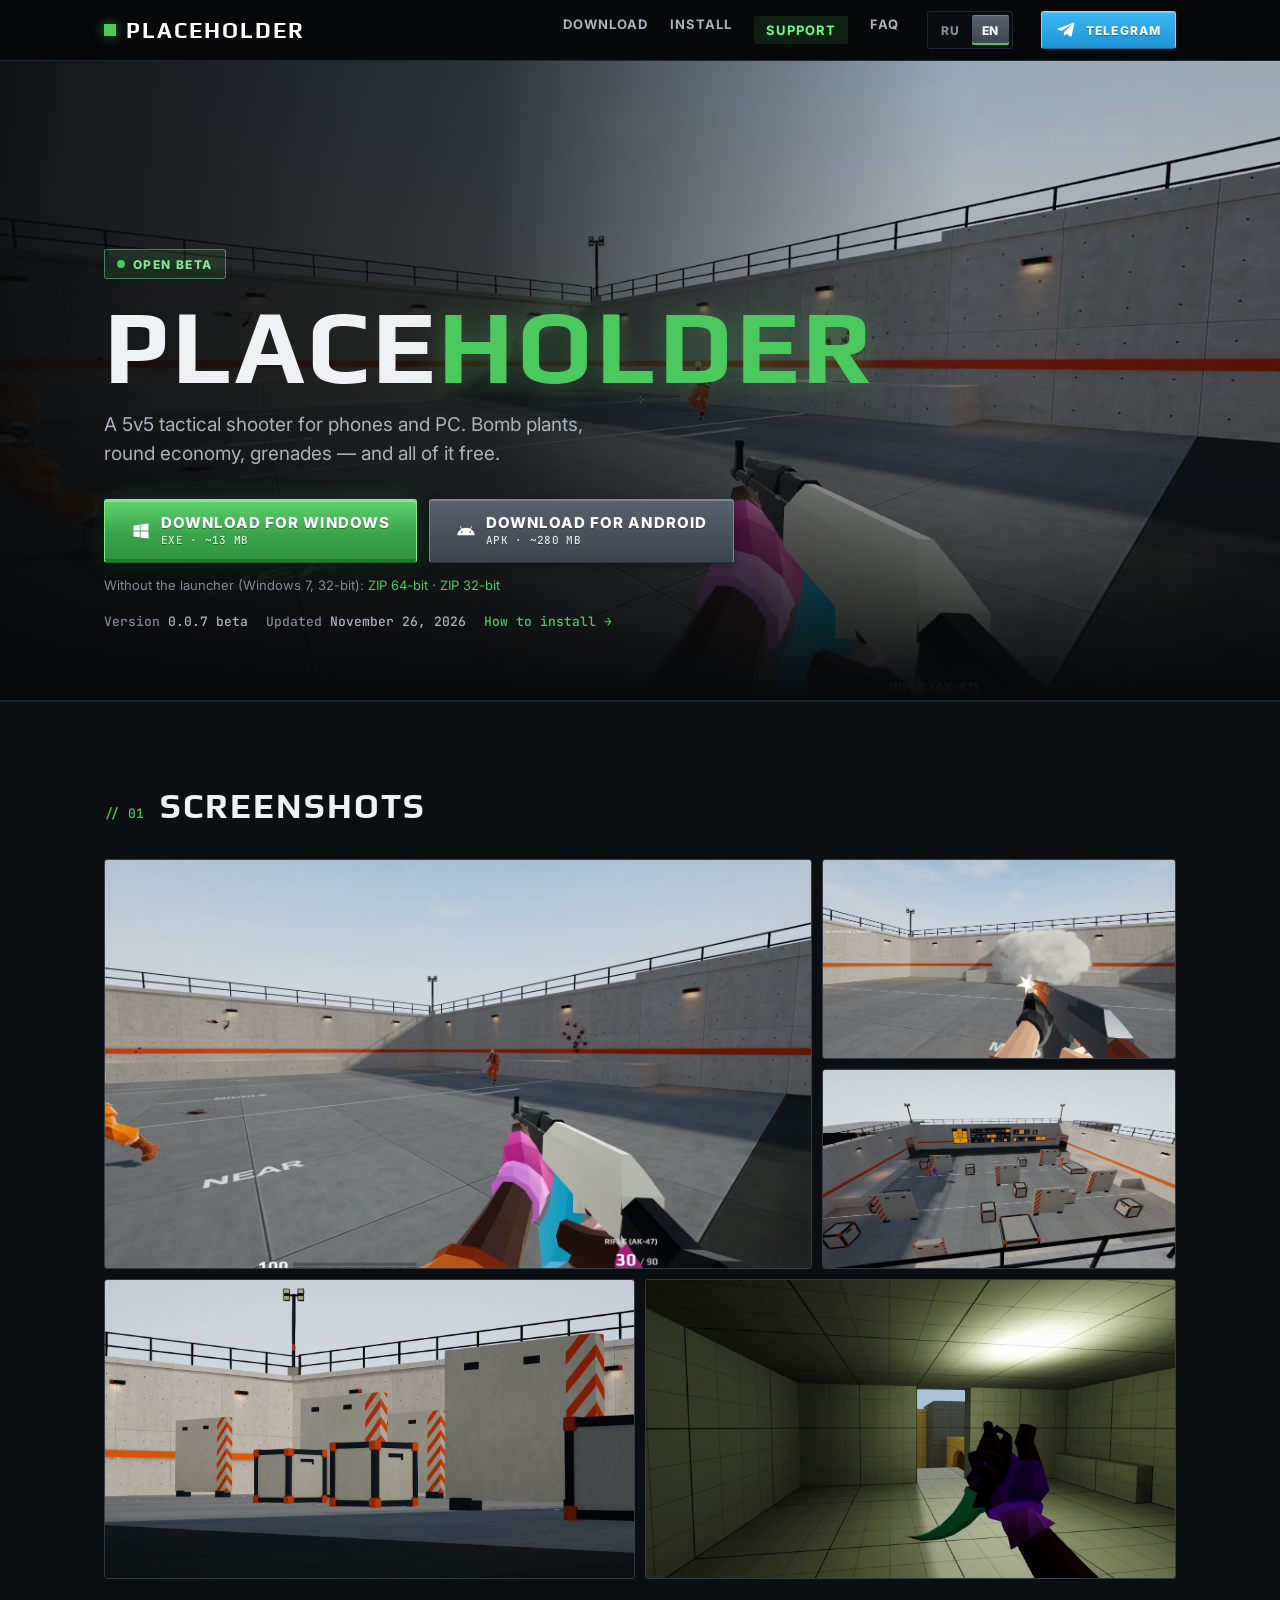
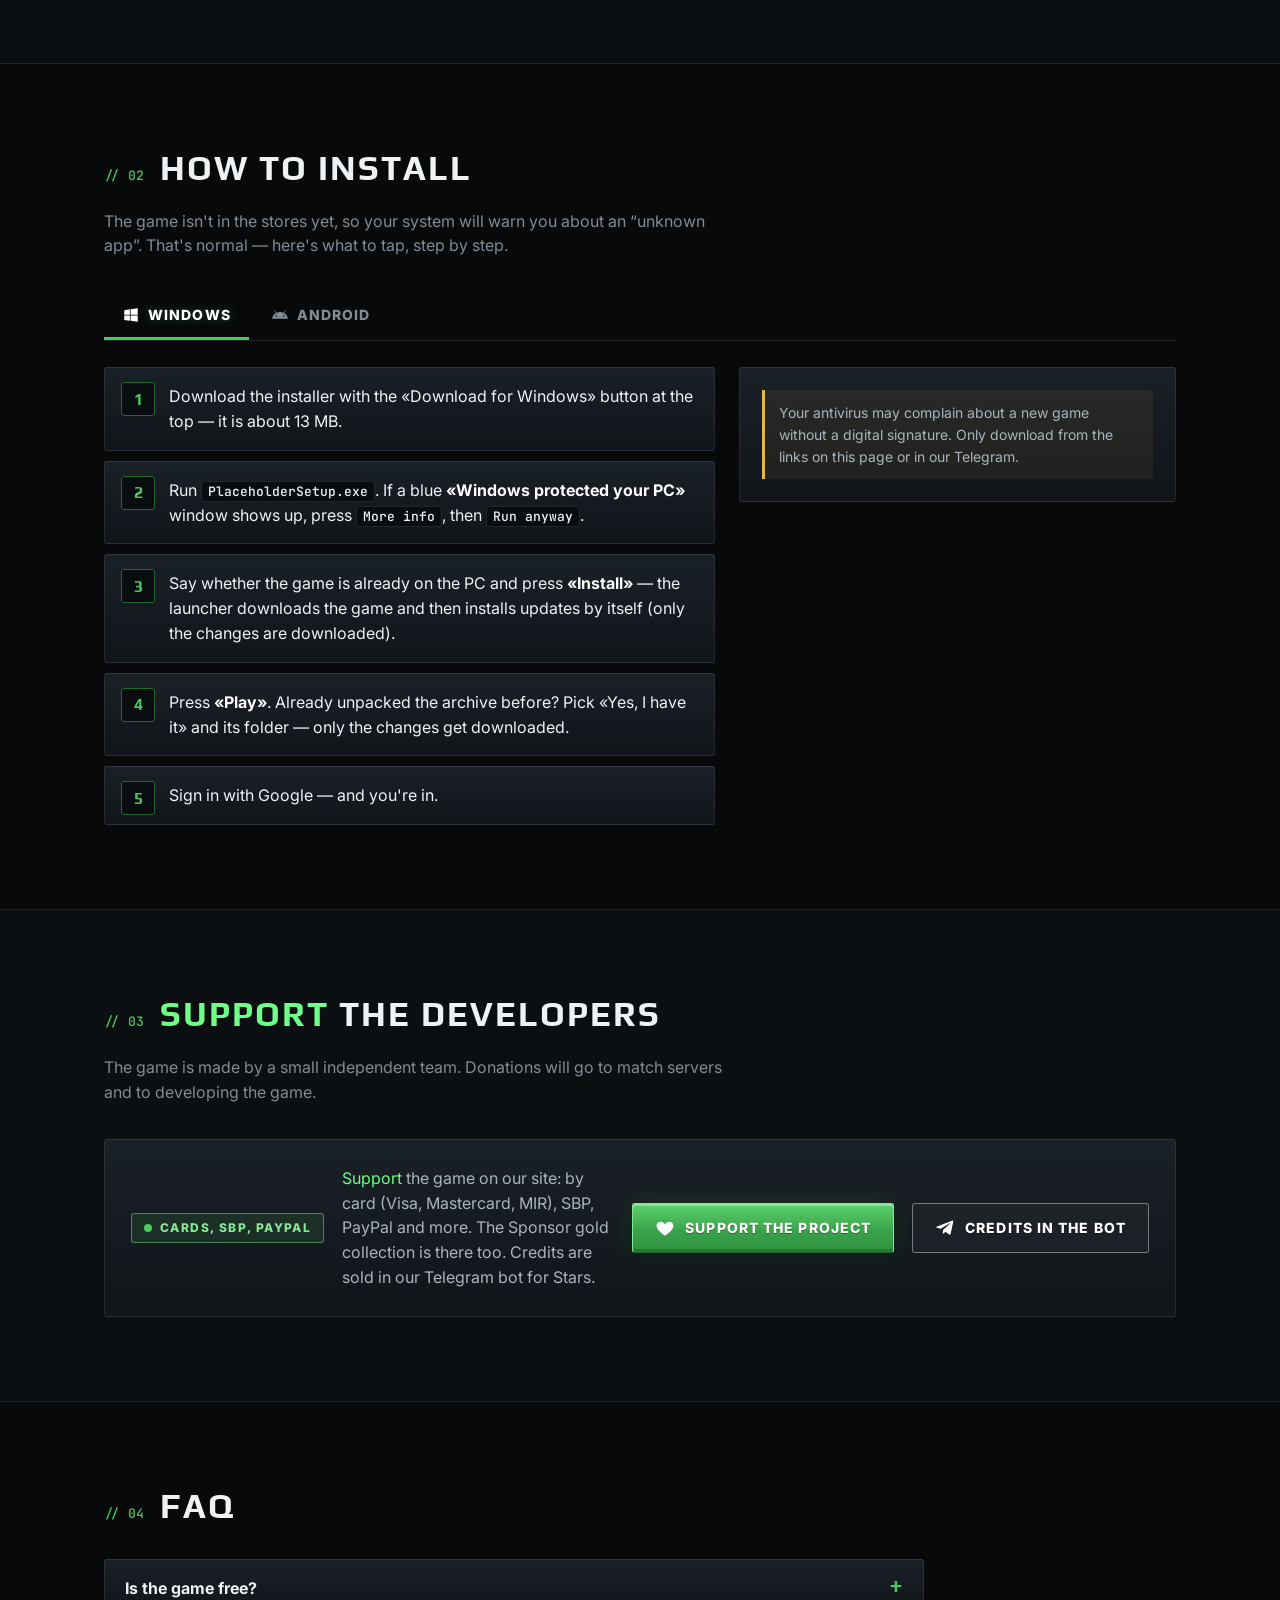
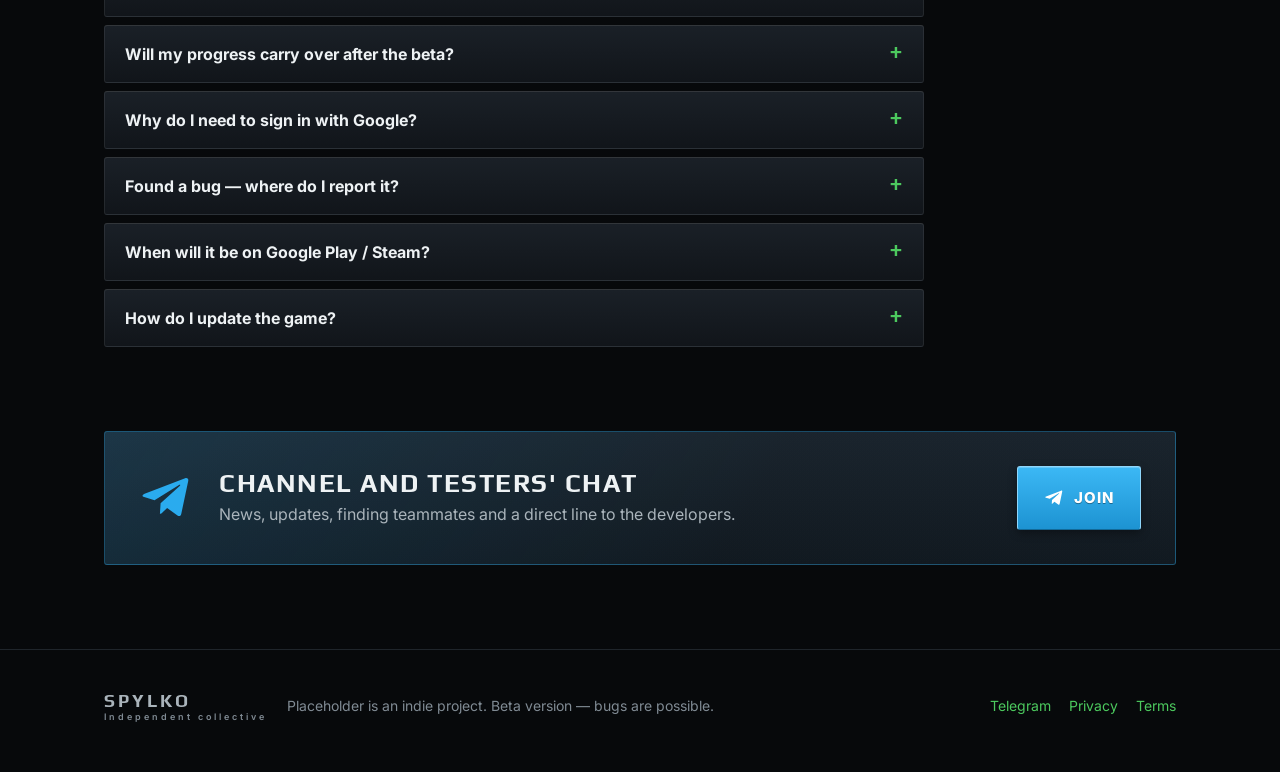
==== commit 9138fe6a: "Сайт беты: все «Поддержать» ведут на донат LavaTop (pay.placeholdershooter.com/?pack=donate), бот — " ====
--- a/index.html
+++ b/index.html
@@ -252,13 +252,13 @@
     <nav class="nav">
       <a href="#download" data-i18n="nav.download">Скачать</a>
       <a href="#install" data-i18n="nav.install">Установка</a>
-      <a href="#support" class="nav-accent" data-i18n="nav.support">Поддержать</a>
+      <a href="#support" class="nav-accent" data-link="card" data-i18n="nav.support">Поддержать</a>
       <a href="#faq" data-i18n="nav.faq">Вопросы</a>
     </nav>
     <div class="lang" role="group" aria-label="Language"><button data-lang="ru">RU</button><button data-lang="en">EN</button></div>
     <a class="btn btn--tg btn--sm" data-link="telegram" href="#"><svg><use href="#i-tg"/></svg><span class="tg-text" data-i18n="tg">Телеграм</span></a>
   </div>
-  <a class="top-support" href="#support"><svg><use href="#i-heart"/></svg><span data-i18n="nav.supportBar">Поддержать проект</span></a>
+  <a class="top-support" href="#support" data-link="card"><svg><use href="#i-heart"/></svg><span data-i18n="nav.supportBar">Поддержать проект</span></a>
 </header>
 
 <!-- ===== Hero ===== -->
@@ -356,10 +356,10 @@
     <div class="sec-head"><span class="tag">// 03</span><h2 data-i18n="h.support"><span class="accent">Поддержать</span> автора</h2>
       <p data-i18n="support.lead">Игру делает маленькая независимая команда. Донаты пойдут на сервера для матчей и на развитие игры.</p></div>
     <div class="panel soon">
-      <span class="badge"><span class="pulse"></span><span data-i18n="support.badge">Через Telegram</span></span>
-      <p data-i18n="support.text"><span class="accent">Поддержать</span> игру и купить кредиты можно в нашем Telegram-боте — оплата звёздами Telegram, кредиты сразу приходят в игру.</p>
-      <a class="btn btn--primary" data-link="bot" href="#"><svg><use href="#i-tg"/></svg><span data-i18n="support.bot">Открыть бота</span></a>
-      <a class="btn btn--ghost" data-link="card" href="#" hidden style="display:none"><span data-i18n="support.card">Картой или СБП</span></a>
+      <span class="badge"><span class="pulse"></span><span data-i18n="support.badge">Карты, СБП, PayPal</span></span>
+      <p data-i18n="support.text"><span class="accent">Поддержать</span> игру можно на нашем сайте: картой МИР, через СБП, картами Visa и Mastercard, PayPal и другими способами. Там же — золотая коллекция Спонсора. Кредиты покупаются в нашем Telegram-боте за звёзды.</p>
+      <a class="btn btn--primary" data-link="card" href="#"><svg><use href="#i-heart"/></svg><span data-i18n="support.card">Поддержать проект</span></a>
+      <a class="btn btn--ghost" data-link="bot" href="#"><svg><use href="#i-tg"/></svg><span data-i18n="support.bot">Кредиты в боте</span></a>
     </div>
   </div>
 </section>
@@ -418,9 +418,9 @@
     android:   "https://github.com/sprivolk/placeholder-shooter/releases/download/v0.0.7/Placeholder-0.0.7.apk",
     telegram:  "https://t.me/placeholder_shooter",
     bot:       "https://t.me/placeholder_donate_bot",
-    // The master's LavaTop pay page (cards of Russian banks, SBP, foreign cards, PayPal); the button shows only when the
-    // master's switch «Донат картой» is on (its /api/open), or with ?card=1 in the address (the author's test). "" = never.
-    card:      "https://pay.placeholdershooter.com",
+    // The master's LavaTop pay page, opened on «Просто поддержать» (cards of Russian banks, SBP, foreign cards, PayPal):
+    // every «Поддержать» on the site leads there (the author, 2026-11-26). "" = the bot instead.
+    card:      "https://pay.placeholdershooter.com/?pack=donate",
     privacy:   "privacy.html",
     terms:     "terms.html"
   },
@@ -463,10 +463,10 @@
   "warn1": "Your antivirus may complain about a new game without a digital signature. Only download from the links on this page or in our Telegram.",
   "warn2": "On Xiaomi (MIUI / HyperOS) you may need to confirm the installation once more in a separate window.",
   "support.lead": "The game is made by a small independent team. Donations will go to match servers and to developing the game.",
-  "support.badge": "Via Telegram",
-  "support.text": "<span class=\"accent\">Support</span> the game and buy credits in our Telegram bot — you pay with Telegram Stars, the credits come to the game at once.",
-  "support.bot": "Open the bot",
-  "support.card": "Pay by card",
+  "support.badge": "Cards, SBP, PayPal",
+  "support.text": "<span class=\"accent\">Support</span> the game on our site: by card (Visa, Mastercard, MIR), SBP, PayPal and more. The Sponsor gold collection is there too. Credits are sold in our Telegram bot for Stars.",
+  "support.bot": "Credits in the bot",
+  "support.card": "Support the project",
   "q1": "Is the game free?", "a1": "Yes. Downloading and playing is free.",
   "q2": "Will my progress carry over after the beta?",
   "a2": "Items with the yellow beta stamp stay with you forever. Everything else given out for the test may be reset before release.",
@@ -510,14 +510,6 @@
 document.querySelectorAll("[data-link]").forEach(a => {
   const url = SITE.links[a.dataset.link];
   if (url) { a.href = url; if (/^https?:/.test(url) && !/github\.com/.test(url)) { a.target = "_blank"; a.rel = "noopener"; } }
-  // The card pay page: hidden until the master's switch «Донат картой» is on, or opened by hand with ?card=1.
-  // (.btn sets its own display, so the hidden attribute alone would not hide it.)
-  if (a.dataset.link === "card") {
-    const show = on => { a.hidden = !on; a.style.display = on ? "" : "none"; };
-    show(!!url && new URLSearchParams(location.search).get("card") === "1");
-    if (url && a.hidden)
-      fetch(url.replace(/\/$/, "") + "/api/open", { cache: "no-store" }).then(r => r.json()).then(j => show(!!j.open)).catch(() => { });
-  }
 });
 
 // A platform whose file is not out yet: «Скоро» / "Soon", not clickable.
